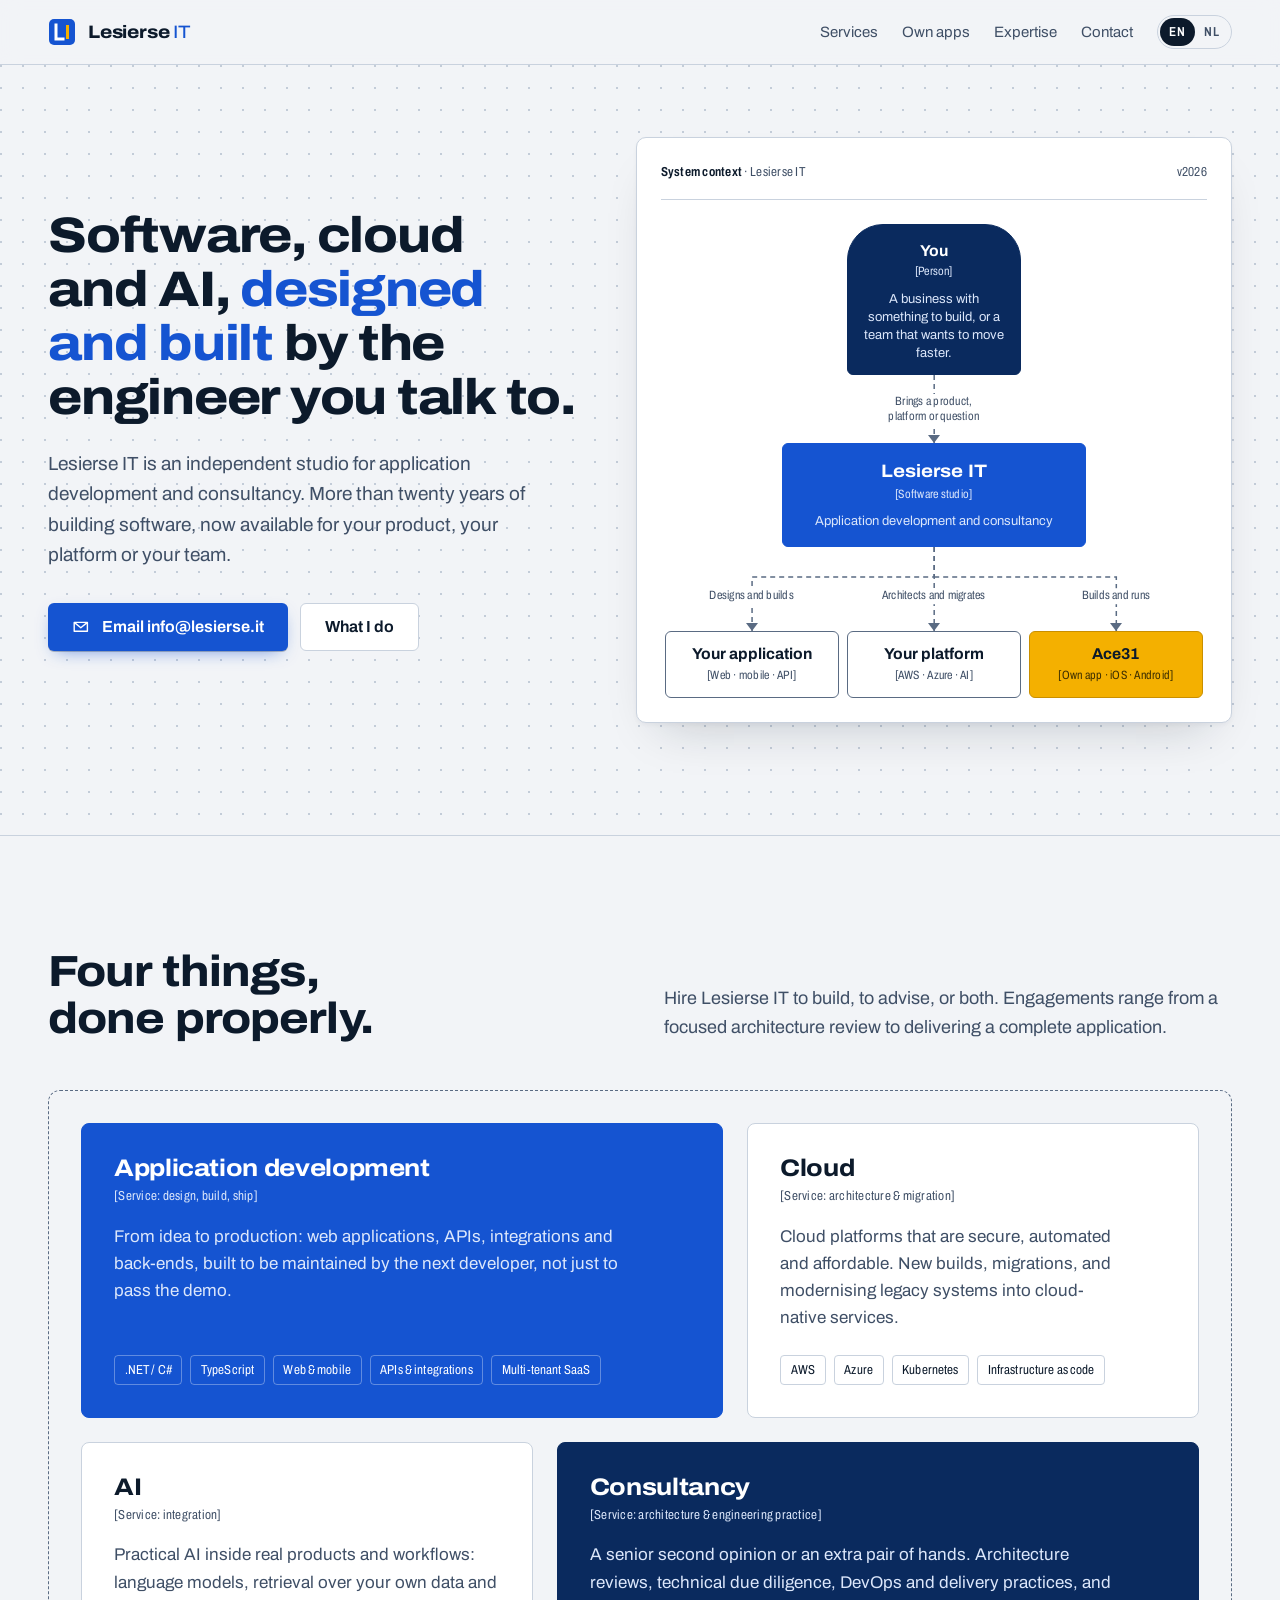
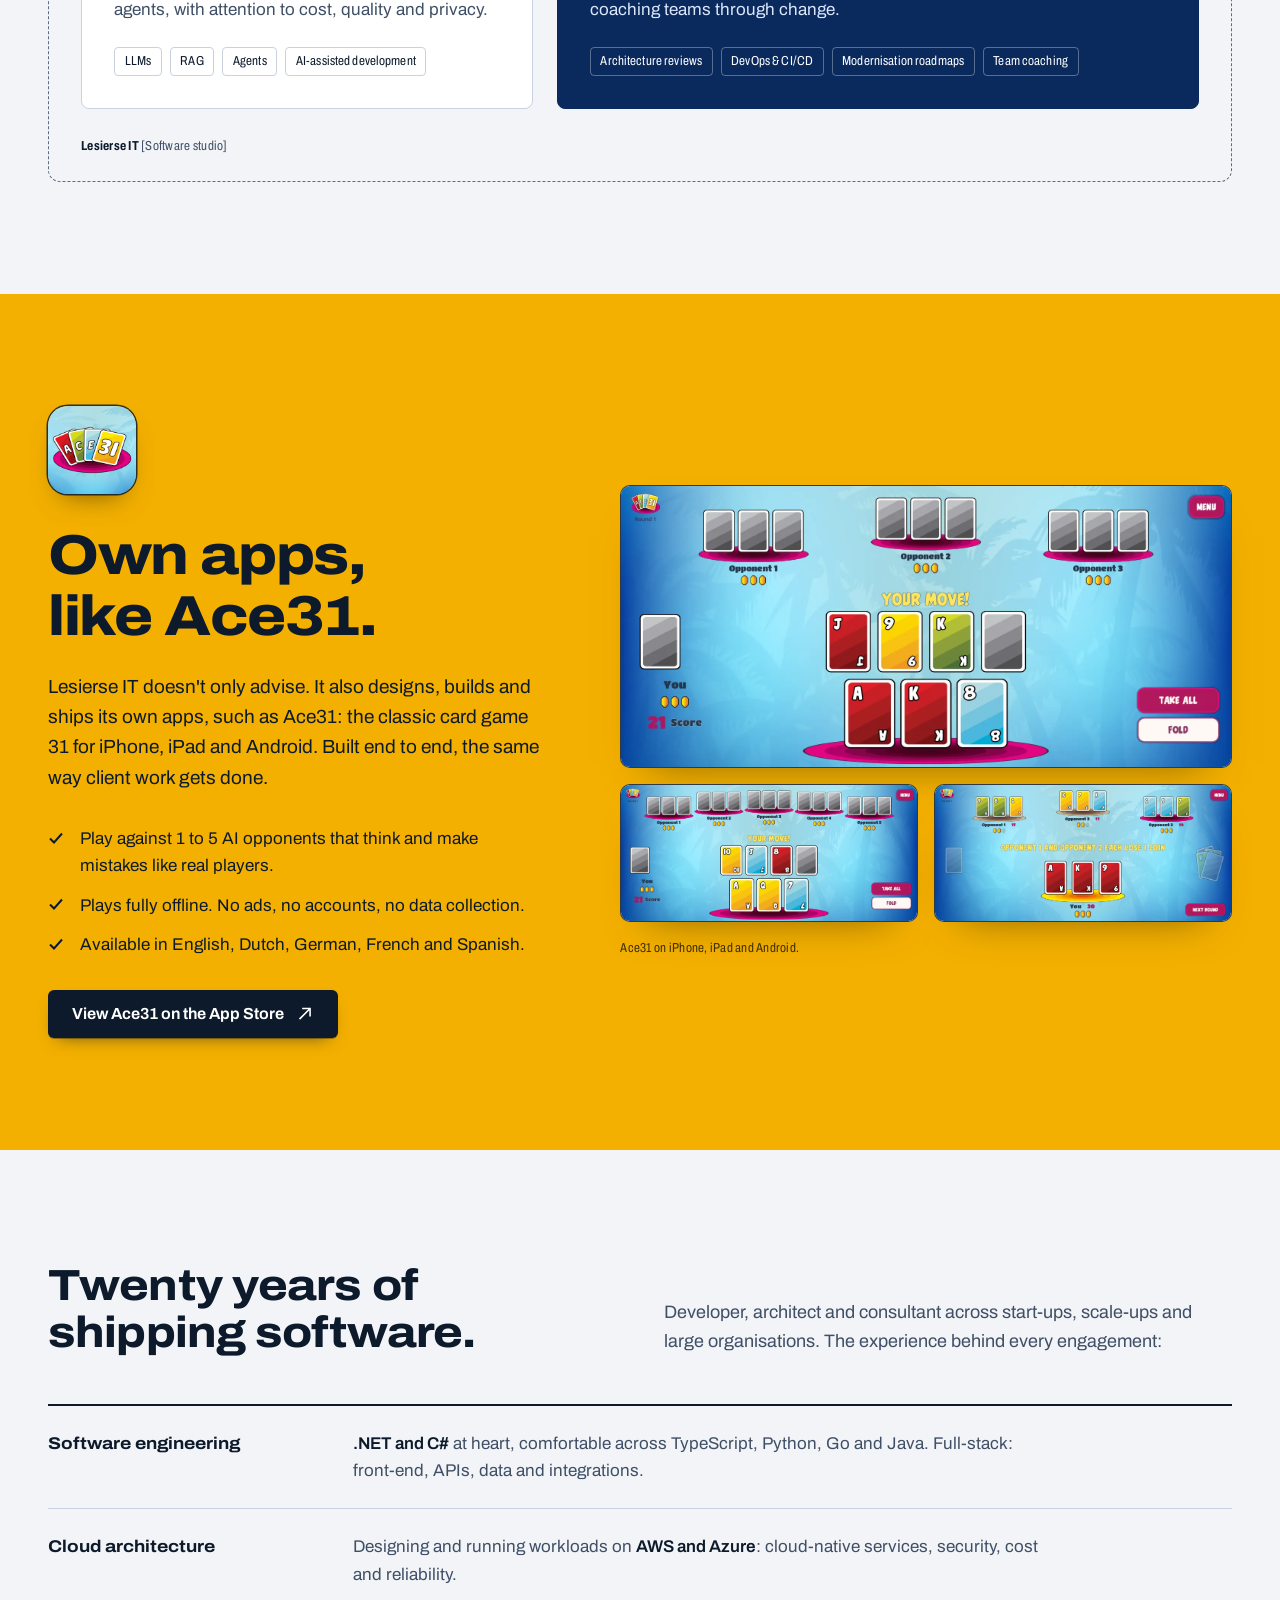
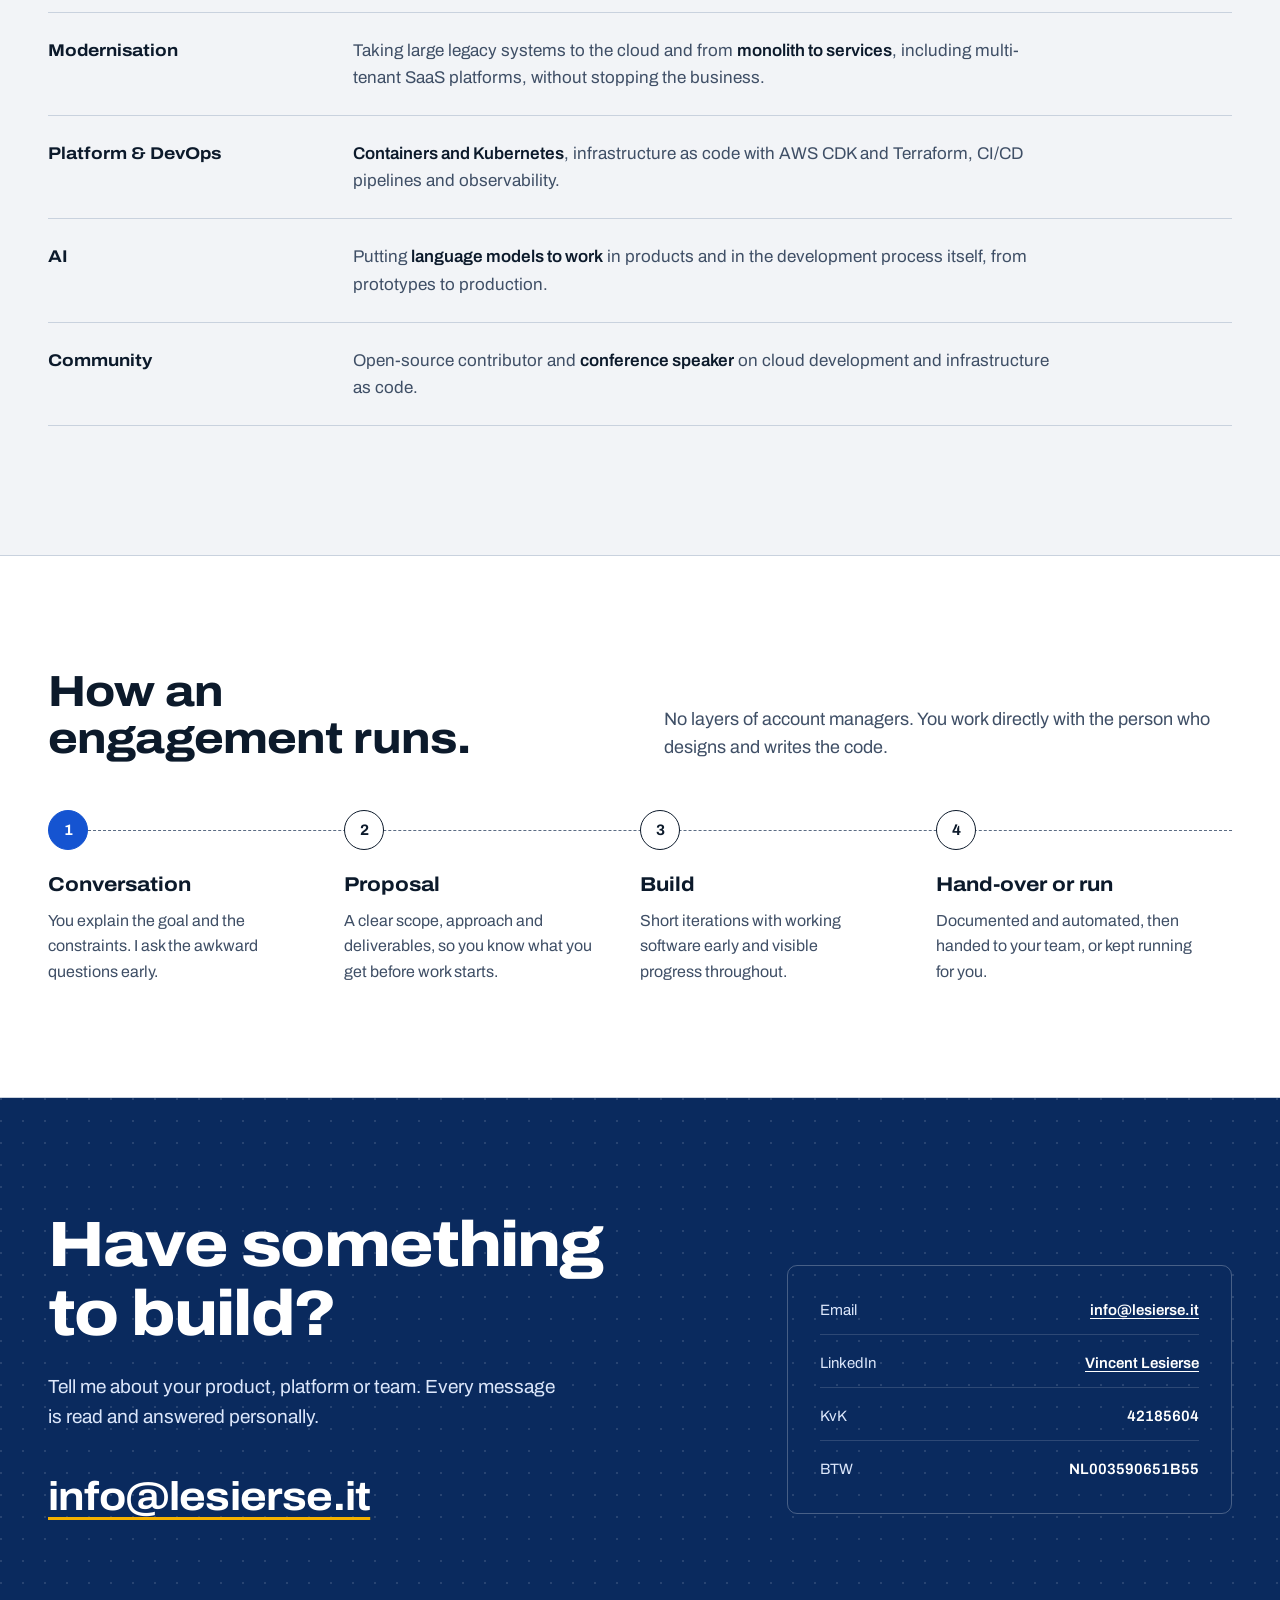
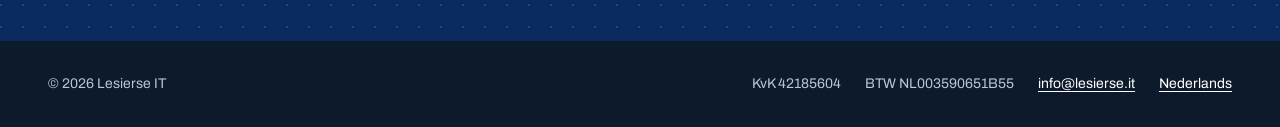
==== index.html @ 1ec81cb0 "Add Lesierse IT bilingual website Static EN/NL site for GitHub Pages (lesierse.it) with services, ow" ====
<!doctype html>
<html lang="en">
<head>
<!--
THESIS: Lesierse IT drawn in the architecture-diagram notation its buyers read every day; refuses the dark-gradient SaaS hero with stock icon cards.
OWN-WORLD: Dot-grid canvas paper (#f2f4f7), C4-style boxes: navy person, blue system, marigold own product, dashed relationships and system boundaries, Archivo with wide display and narrow notation labels.
STORY: Visitor sees one senior engineer who advises and builds, sees the services as containers, sees own apps such as Ace31 as proof he ships and runs software, then emails.
FIRST VIEWPORT: Left: headline, lede, primary "Email" button. Right: system-context diagram You -> Lesierse IT -> your app / your cloud / Ace31, relationships drawing in once.
FORM: Architecture diagram notation, candidate 3 of 7, staged as a classic split hero; seed 46ce56c8.
-->
<meta charset="utf-8">
<meta name="viewport" content="width=device-width, initial-scale=1">
<title>Lesierse IT — Application development and consultancy for software, cloud and AI</title>
<meta name="description" content="Lesierse IT is an independent studio for application development and consultancy in software development, cloud and AI. Advice from an engineer who still builds and runs software.">
<link rel="canonical" href="https://lesierse.it/">
<link rel="alternate" hreflang="en" href="https://lesierse.it/">
<link rel="alternate" hreflang="nl" href="https://lesierse.it/nl/">
<link rel="alternate" hreflang="x-default" href="https://lesierse.it/">
<meta name="theme-color" content="#f2f4f7">
<link rel="icon" href="/assets/favicon.svg" type="image/svg+xml">
<link rel="icon" href="/assets/favicon-32.png" sizes="32x32" type="image/png">
<link rel="apple-touch-icon" href="/assets/apple-touch-icon.png">
<meta property="og:type" content="website">
<meta property="og:site_name" content="Lesierse IT">
<meta property="og:title" content="Lesierse IT — Software, cloud and AI">
<meta property="og:description" content="Application development and consultancy for software development, cloud and AI.">
<meta property="og:url" content="https://lesierse.it/">
<meta property="og:image" content="https://lesierse.it/assets/og-image.png">
<meta property="og:locale" content="en_GB">
<meta property="og:locale:alternate" content="nl_NL">
<meta name="twitter:card" content="summary_large_image">
<link rel="preload" href="/assets/fonts/archivo-wdth.woff2" as="font" type="font/woff2" crossorigin>
<link rel="stylesheet" href="/assets/styles.css">
<script type="application/ld+json">
{
  "@context": "https://schema.org",
  "@type": "ProfessionalService",
  "name": "Lesierse IT",
  "url": "https://lesierse.it/",
  "email": "info@lesierse.it",
  "founder": { "@type": "Person", "name": "Vincent Lesierse", "sameAs": "https://www.linkedin.com/in/vlesierse/" },
  "vatID": "NL003590651B55",
  "identifier": { "@type": "PropertyValue", "propertyID": "KvK", "value": "42185604" },
  "areaServed": "NL",
  "knowsAbout": ["Application development", "Cloud architecture", "Artificial intelligence", "Software consultancy"]
}
</script>
</head>
<body>
<a class="skip" href="#main">Skip to content</a>

<header class="site-header">
  <div class="wrap">
    <a class="wordmark" href="/" aria-label="Lesierse IT, home">
      <svg viewBox="0 0 28 28" aria-hidden="true"><rect x="1" y="1" width="26" height="26" rx="5" fill="#1554d1"/><path d="M8 7v14h7" fill="none" stroke="#fff" stroke-width="3" stroke-linecap="square"/><rect x="18" y="7" width="3" height="14" fill="#f4b000"/></svg>
      <span>Lesierse <b>IT</b></span>
    </a>
    <nav class="site-nav" aria-label="Main">
      <span class="nav-links">
        <a href="#services">Services</a>
        <a href="#own-apps">Own apps</a>
        <a href="#expertise">Expertise</a>
        <a href="#contact">Contact</a>
      </span>
      <span class="lang" role="group" aria-label="Language">
        <span aria-current="true" lang="en">EN</span>
        <a href="/nl/" hreflang="nl" lang="nl">NL</a>
      </span>
    </nav>
  </div>
</header>

<main id="main">

  <section class="hero" aria-labelledby="hero-title">
    <div class="wrap">
      <div class="hero-copy">
        <h1 id="hero-title">Software, cloud and AI, <em>designed and built</em> by the engineer you talk to.</h1>
        <p class="hero-lede">Lesierse IT is an independent studio for application development and consultancy. More than twenty years of building software, now available for your product, your platform or your team.</p>
        <div class="hero-actions">
          <a class="btn btn-primary" href="mailto:info@lesierse.it?subject=Project%20enquiry">
            <svg viewBox="0 0 20 20" aria-hidden="true"><path d="M2.5 5h15v10h-15z M2.5 5l7.5 6 7.5-6" fill="none" stroke="currentColor" stroke-width="1.6" stroke-linejoin="round"/></svg>
            Email info@lesierse.it
          </a>
          <a class="btn btn-quiet" href="#services">What I do</a>
        </div>
      </div>

      <figure class="diagram">
        <figcaption><span><strong>System context</strong> · Lesierse IT</span><span aria-hidden="true">v2026</span></figcaption>
        <div class="ctx">
          <div class="node node-person">
            <span class="node-name">You</span>
            <span class="node-type">[Person]</span>
            <span class="node-desc">A business with something to build, or a team that wants to move faster.</span>
          </div>
          <div class="edge" aria-hidden="true">
            <svg viewBox="0 0 300 68" preserveAspectRatio="none"><path class="draw" d="M150 0V68"/></svg>
            <span class="edge-label">Brings a product,<br>platform or question</span>
          </div>
          <div class="node node-core in">
            <span class="node-name">Lesierse IT</span>
            <span class="node-type">[Software studio]</span>
            <span class="node-desc">Application development and consultancy</span>
          </div>
          <div class="edge edge-fan" aria-hidden="true">
            <svg class="desktop-only" viewBox="0 0 300 84" preserveAspectRatio="none">
              <path class="draw d2" d="M150 0V30H50V84"/>
              <path class="draw d3" d="M150 0V84"/>
              <path class="draw d4" d="M150 30H250V84"/>
            </svg>
            <svg class="mobile-only" viewBox="0 0 300 52" preserveAspectRatio="none"><path class="draw d2" d="M150 0V52"/></svg>
            <span class="edge-label">Designs and builds</span>
            <span class="edge-label">Architects and migrates</span>
            <span class="edge-label">Builds and runs</span>
            <span class="edge-label mobile-only">Designs, builds and runs</span>
          </div>
          <div class="node in">
            <span class="node-name">Your application</span>
            <span class="node-type">[Web · mobile · API]</span>
          </div>
          <div class="node in">
            <span class="node-name">Your platform</span>
            <span class="node-type">[AWS · Azure · AI]</span>
          </div>
          <a class="node node-own in" href="#own-apps">
            <span class="node-name">Ace31</span>
            <span class="node-type">[Own app · iOS · Android]</span>
          </a>
        </div>
      </figure>
    </div>
  </section>

  <section class="section" id="services" aria-labelledby="services-title">
    <div class="wrap">
      <div class="section-head">
        <h2 id="services-title">Four things, done properly.</h2>
        <p>Hire Lesierse IT to build, to advise, or both. Engagements range from a focused architecture review to delivering a complete application.</p>
      </div>

      <div class="boundary">
        <div class="containers">
          <article class="container">
            <h3>Application development</h3>
            <p class="type">[Service: design, build, ship]</p>
            <p>From idea to production: web applications, APIs, integrations and back-ends, built to be maintained by the next developer, not just to pass the demo.</p>
            <ul aria-label="Typical technology">
              <li>.NET / C#</li><li>TypeScript</li><li>Web &amp; mobile</li><li>APIs &amp; integrations</li><li>Multi-tenant SaaS</li>
            </ul>
          </article>
          <article class="container">
            <h3>Cloud</h3>
            <p class="type">[Service: architecture &amp; migration]</p>
            <p>Cloud platforms that are secure, automated and affordable. New builds, migrations, and modernising legacy systems into cloud-native services.</p>
            <ul aria-label="Typical technology">
              <li>AWS</li><li>Azure</li><li>Kubernetes</li><li>Infrastructure as code</li>
            </ul>
          </article>
          <article class="container">
            <h3>AI</h3>
            <p class="type">[Service: integration]</p>
            <p>Practical AI inside real products and workflows: language models, retrieval over your own data and agents, with attention to cost, quality and privacy.</p>
            <ul aria-label="Typical technology">
              <li>LLMs</li><li>RAG</li><li>Agents</li><li>AI-assisted development</li>
            </ul>
          </article>
          <article class="container">
            <h3>Consultancy</h3>
            <p class="type">[Service: architecture &amp; engineering practice]</p>
            <p>A senior second opinion or an extra pair of hands. Architecture reviews, technical due diligence, DevOps and delivery practices, and coaching teams through change.</p>
            <ul aria-label="Typical topics">
              <li>Architecture reviews</li><li>DevOps &amp; CI/CD</li><li>Modernisation roadmaps</li><li>Team coaching</li>
            </ul>
          </article>
        </div>
        <p class="boundary-label"><strong>Lesierse IT</strong> [Software studio]</p>
      </div>
    </div>
  </section>

  <section class="section own" id="own-apps" aria-labelledby="own-title">
    <div class="wrap">
      <div>
        <img class="own-icon" src="/assets/ace31/icon.png" width="256" height="256" alt="Ace31 app icon" loading="lazy">
        <h2 id="own-title">Own apps, like Ace31.</h2>
        <p class="own-lede">Lesierse IT doesn't only advise. It also designs, builds and ships its own apps, such as Ace31: the classic card game 31 for iPhone, iPad and Android. Built end to end, the same way client work gets done.</p>
        <ul class="own-facts">
          <li><svg viewBox="0 0 16 16" aria-hidden="true"><path d="M2 8.5l4 4 8-9" fill="none" stroke="currentColor" stroke-width="2"/></svg><span>Play against 1 to 5 AI opponents that think and make mistakes like real players.</span></li>
          <li><svg viewBox="0 0 16 16" aria-hidden="true"><path d="M2 8.5l4 4 8-9" fill="none" stroke="currentColor" stroke-width="2"/></svg><span>Plays fully offline. No ads, no accounts, no data collection.</span></li>
          <li><svg viewBox="0 0 16 16" aria-hidden="true"><path d="M2 8.5l4 4 8-9" fill="none" stroke="currentColor" stroke-width="2"/></svg><span>Available in English, Dutch, German, French and Spanish.</span></li>
        </ul>
        <a class="btn btn-primary" href="https://apps.apple.com/app/ace31/id394396413" rel="noopener">
          View Ace31 on the App Store
          <svg viewBox="0 0 20 20" aria-hidden="true"><path d="M7 4h9v9M16 4L4 16" fill="none" stroke="currentColor" stroke-width="1.8"/></svg>
        </a>
      </div>

      <figure class="own-gallery">
        <img class="shot-main" src="/assets/ace31/table-en.webp" width="1600" height="737" alt="Ace31 game table with three open cards" loading="lazy">
        <img src="/assets/ace31/six-players-en.webp" width="1600" height="737" alt="A round against five AI opponents" loading="lazy">
        <img src="/assets/ace31/results-en.webp" width="1600" height="737" alt="Round results" loading="lazy">
        <figcaption>Ace31 on iPhone, iPad and Android.</figcaption>
      </figure>
    </div>
  </section>

  <section class="section" id="expertise" aria-labelledby="expertise-title">
    <div class="wrap">
      <div class="section-head">
        <h2 id="expertise-title">Twenty years of shipping software.</h2>
        <p>Developer, architect and consultant across start-ups, scale-ups and large organisations. The experience behind every engagement:</p>
      </div>
      <dl class="legend">
        <div><dt>Software engineering</dt><dd><strong>.NET and C#</strong> at heart, comfortable across TypeScript, Python, Go and Java. Full-stack: front-end, APIs, data and integrations.</dd></div>
        <div><dt>Cloud architecture</dt><dd>Designing and running workloads on <strong>AWS and Azure</strong>: cloud-native services, security, cost and reliability.</dd></div>
        <div><dt>Modernisation</dt><dd>Taking large legacy systems to the cloud and from <strong>monolith to services</strong>, including multi-tenant SaaS platforms, without stopping the business.</dd></div>
        <div><dt>Platform &amp; DevOps</dt><dd><strong>Containers and Kubernetes</strong>, infrastructure as code with AWS CDK and Terraform, CI/CD pipelines and observability.</dd></div>
        <div><dt>AI</dt><dd>Putting <strong>language models to work</strong> in products and in the development process itself, from prototypes to production.</dd></div>
        <div><dt>Community</dt><dd>Open-source contributor and <strong>conference speaker</strong> on cloud development and infrastructure as code.</dd></div>
      </dl>
    </div>
  </section>

  <section class="section approach" aria-labelledby="approach-title">
    <div class="wrap">
      <div class="section-head">
        <h2 id="approach-title">How an engagement runs.</h2>
        <p>No layers of account managers. You work directly with the person who designs and writes the code.</p>
      </div>
      <ol class="steps">
        <li><h3>Conversation</h3><p>You explain the goal and the constraints. I ask the awkward questions early.</p></li>
        <li><h3>Proposal</h3><p>A clear scope, approach and deliverables, so you know what you get before work starts.</p></li>
        <li><h3>Build</h3><p>Short iterations with working software early and visible progress throughout.</p></li>
        <li><h3>Hand-over or run</h3><p>Documented and automated, then handed to your team, or kept running for you.</p></li>
      </ol>
    </div>
  </section>

  <section class="contact" id="contact" aria-labelledby="contact-title">
    <div class="wrap">
      <div>
        <h2 id="contact-title">Have something to build?</h2>
        <p>Tell me about your product, platform or team. Every message is read and answered personally.</p>
        <a class="mail" href="mailto:info@lesierse.it?subject=Project%20enquiry">info@lesierse.it</a>
      </div>
      <dl class="contact-meta">
        <div><dt>Email</dt><dd><a href="mailto:info@lesierse.it">info@lesierse.it</a></dd></div>
        <div><dt>LinkedIn</dt><dd><a href="https://www.linkedin.com/in/vlesierse/" rel="noopener">Vincent Lesierse</a></dd></div>
        <div><dt>KvK</dt><dd>42185604</dd></div>
        <div><dt>BTW</dt><dd>NL003590651B55</dd></div>
      </dl>
    </div>
  </section>

</main>

<footer class="site-footer">
  <div class="wrap">
    <p>© 2026 Lesierse IT</p>
    <ul>
      <li>KvK 42185604</li>
      <li>BTW NL003590651B55</li>
      <li><a href="mailto:info@lesierse.it">info@lesierse.it</a></li>
      <li><a href="/nl/" hreflang="nl" lang="nl">Nederlands</a></li>
    </ul>
  </div>
</footer>
</body>
</html>
---- assets/styles.css ----
@font-face {
  font-family: "Archivo";
  font-style: normal;
  font-display: swap;
  font-weight: 100 900;
  font-stretch: 62% 125%;
  src: url("/assets/fonts/archivo-wdth.woff2") format("woff2-variations");
}

:root {
  --paper: #f2f4f7;
  --sheet: #ffffff;
  --ink: #0c1a2b;
  --ink-2: #3f4f66;
  --rule: #c9d2de;
  --wire: #5a6b83;
  --navy: #0a2a5e;
  --blue: #1554d1;
  --blue-deep: #0f43ad;
  --marigold: #f4b000;
  --on-navy: #ffffff;
  --on-navy-2: #dce7fb;

  --font: "Archivo", ui-sans-serif, system-ui, -apple-system, "Segoe UI", sans-serif;
  --wide: 112%;
  --narrow: 78%;

  --space-1: 0.25rem;
  --space-2: 0.5rem;
  --space-3: 0.75rem;
  --space-4: 1rem;
  --space-5: 1.5rem;
  --space-6: 2rem;
  --space-7: 3rem;
  --space-8: 4.5rem;
  --space-9: 7rem;

  --radius: 6px;
  --max: 74rem;
  --ease-out: cubic-bezier(0.16, 1, 0.3, 1);
}

*,
*::before,
*::after {
  box-sizing: border-box;
}

html {
  -webkit-text-size-adjust: 100%;
  scroll-behavior: smooth;
  scroll-padding-top: 5rem;
}

body {
  margin: 0;
  background: var(--paper);
  color: var(--ink);
  font-family: var(--font);
  font-size: 1.0625rem;
  line-height: 1.6;
  font-kerning: normal;
  text-rendering: optimizeLegibility;
}

img,
svg {
  display: block;
  max-width: 100%;
}

a {
  color: inherit;
  text-decoration-thickness: 1px;
  text-underline-offset: 0.2em;
}

h1,
h2,
h3 {
  margin: 0;
  line-height: 1.08;
  font-stretch: var(--wide);
  text-wrap: balance;
}

p {
  margin: 0;
  text-wrap: pretty;
}

ul,
ol {
  margin: 0;
  padding: 0;
  list-style: none;
}

:focus-visible {
  outline: 3px solid var(--blue);
  outline-offset: 3px;
  border-radius: 2px;
}

.skip {
  position: absolute;
  left: var(--space-4);
  top: -4rem;
  z-index: 100;
  padding: var(--space-2) var(--space-4);
  background: var(--ink);
  color: #fff;
  border-radius: var(--radius);
}

.skip:focus {
  top: var(--space-4);
}

.wrap {
  width: min(100% - 2 * var(--space-5), var(--max));
  margin-inline: auto;
}

/* Header ------------------------------------------------------------ */

.site-header {
  position: sticky;
  top: 0;
  z-index: 50;
  background: color-mix(in srgb, var(--paper) 92%, transparent);
  border-bottom: 1px solid var(--rule);
  backdrop-filter: saturate(1.4) blur(10px);
}

.site-header .wrap {
  display: flex;
  align-items: center;
  gap: var(--space-5);
  min-height: 4rem;
}

.wordmark {
  display: inline-flex;
  align-items: center;
  gap: var(--space-3);
  text-decoration: none;
  font-weight: 760;
  font-stretch: var(--wide);
  font-size: 1.125rem;
  letter-spacing: -0.01em;
}

.wordmark svg {
  width: 1.75rem;
  height: 1.75rem;
  flex: none;
}

.wordmark b {
  font-weight: 450;
  color: var(--blue);
}

.site-nav {
  margin-left: auto;
  display: flex;
  align-items: center;
  gap: var(--space-5);
  font-size: 0.9375rem;
}

.site-nav .nav-links {
  display: contents;
}

.site-nav a {
  text-decoration: none;
  color: var(--ink-2);
  transition: color 160ms ease;
}

.site-nav a:hover {
  color: var(--ink);
}

.lang {
  display: inline-flex;
  border: 1px solid var(--rule);
  border-radius: 999px;
  padding: 2px;
  font-size: 0.8125rem;
  font-weight: 600;
  font-stretch: var(--narrow);
  letter-spacing: 0.04em;
}

.lang a,
.lang span {
  padding: 0.2rem 0.6rem;
  border-radius: 999px;
}

.lang [aria-current] {
  background: var(--ink);
  color: #fff;
}

.site-nav .lang a {
  color: var(--ink-2);
}

/* Buttons ------------------------------------------------------------ */

.btn {
  display: inline-flex;
  align-items: center;
  gap: var(--space-3);
  min-height: 3rem;
  padding: 0 var(--space-5);
  border-radius: var(--radius);
  font-weight: 650;
  font-size: 1rem;
  text-decoration: none;
  transition:
    background-color 180ms ease,
    box-shadow 180ms ease,
    transform 180ms var(--ease-out);
}

.btn svg {
  width: 1.1em;
  height: 1.1em;
  flex: none;
}

.btn-primary {
  background: var(--blue);
  color: #fff;
  box-shadow: 0 1px 0 rgba(12, 26, 43, 0.25), 0 6px 18px -8px rgba(21, 84, 209, 0.7);
}

.btn-primary:hover {
  background: var(--blue-deep);
  transform: translateY(-1px);
}

.btn-quiet {
  color: var(--ink);
  border: 1px solid var(--rule);
  background: var(--sheet);
}

.btn-quiet:hover {
  border-color: var(--wire);
}

/* Hero: system context --------------------------------------------- */

.hero {
  position: relative;
  padding-block: var(--space-8) var(--space-9);
  background-color: var(--paper);
  background-image: radial-gradient(circle at 1px 1px, #c3ccd8 1px, transparent 1.4px);
  background-size: 22px 22px;
  border-bottom: 1px solid var(--rule);
}

.hero .wrap {
  display: grid;
  grid-template-columns: minmax(0, 0.95fr) minmax(0, 1.05fr);
  gap: var(--space-7);
  align-items: center;
}

.hero-copy {
  max-width: 34rem;
}

.hero h1 {
  font-size: clamp(2.25rem, 3.9vw, 3.5rem);
  font-weight: 780;
  letter-spacing: -0.025em;
}

.hero h1 em {
  font-style: normal;
  color: var(--blue);
}

.hero-lede {
  margin-top: var(--space-5);
  font-size: 1.1875rem;
  color: var(--ink-2);
  max-width: 32rem;
}

.hero-actions {
  margin-top: var(--space-6);
  display: flex;
  flex-wrap: wrap;
  gap: var(--space-3);
}

/* Diagram notation -------------------------------------------------- */

.diagram {
  margin: 0;
  position: relative;
  padding: var(--space-5);
  background: var(--sheet);
  border: 1px solid var(--rule);
  border-radius: 10px;
  box-shadow: 0 2px 4px rgba(12, 26, 43, 0.04), 0 24px 48px -24px rgba(12, 26, 43, 0.22);
}

.diagram figcaption {
  display: flex;
  justify-content: space-between;
  gap: var(--space-4);
  padding-bottom: var(--space-4);
  margin-bottom: var(--space-5);
  border-bottom: 1px solid var(--rule);
  font-size: 0.8125rem;
  font-stretch: var(--narrow);
  letter-spacing: 0.02em;
  color: var(--ink-2);
}

.diagram figcaption strong {
  color: var(--ink);
  font-weight: 650;
}

.ctx {
  display: grid;
  grid-template-columns: repeat(3, minmax(0, 1fr));
}

.ctx > .node:not(.node-core) {
  margin-inline: var(--space-1);
}

/* Arrowhead on a node that receives a relationship from above */
.node.in::after {
  content: "";
  position: absolute;
  left: 50%;
  top: -9px;
  transform: translateX(-50%);
  border-inline: 6px solid transparent;
  border-top: 8px solid var(--wire);
}

.node {
  position: relative;
  padding: var(--space-3) var(--space-4);
  border-radius: var(--radius);
  text-align: center;
  border: 1.5px solid var(--wire);
  background: var(--sheet);
}

.node-name {
  display: block;
  font-weight: 700;
  font-size: 0.98rem;
  line-height: 1.25;
}

.node-type {
  display: block;
  margin-top: 2px;
  font-size: 0.75rem;
  font-stretch: var(--narrow);
  letter-spacing: 0.02em;
  color: var(--ink-2);
}

.node-desc {
  display: block;
  margin-top: var(--space-2);
  font-size: 0.8125rem;
  line-height: 1.4;
  color: var(--ink-2);
}

.node-person {
  grid-column: 2;
  background: var(--navy);
  border-color: var(--navy);
  color: var(--on-navy);
  border-radius: 2.25rem 2.25rem var(--radius) var(--radius);
  padding-top: var(--space-4);
}

.node-person .node-type,
.node-person .node-desc,
.node-core .node-type,
.node-core .node-desc {
  color: var(--on-navy-2);
}

.node-core {
  grid-column: 1 / -1;
  justify-self: center;
  width: min(100%, 19rem);
  background: var(--blue);
  border-color: var(--blue);
  color: #fff;
  padding-block: var(--space-4);
}

.node-core .node-name {
  font-size: 1.125rem;
  font-stretch: var(--wide);
}

.node-own {
  background: var(--marigold);
  border-color: #c98f00;
  color: var(--ink);
}

.node-own .node-type,
.node-own .node-desc {
  color: #3d2f00;
}

a.node {
  text-decoration: none;
  transition: transform 180ms var(--ease-out), box-shadow 180ms ease;
}

a.node:hover {
  transform: translateY(-2px);
  box-shadow: 0 8px 18px -10px rgba(12, 26, 43, 0.45);
}

.edge {
  grid-column: 1 / -1;
  position: relative;
  display: flex;
  justify-content: center;
  height: 4.25rem;
}

.edge svg {
  position: absolute;
  inset: 0;
  width: 100%;
  height: 100%;
  overflow: visible;
}

.edge path {
  fill: none;
  stroke: var(--wire);
  stroke-width: 1.5;
  stroke-dasharray: 5 4;
  vector-effect: non-scaling-stroke;
}

.edge-label {
  position: relative;
  align-self: center;
  padding: 0 var(--space-2);
  background: var(--sheet);
  font-size: 0.75rem;
  font-stretch: var(--narrow);
  letter-spacing: 0.02em;
  color: var(--ink-2);
  line-height: 1.3;
  text-align: center;
}

.edge-fan {
  height: 5.25rem;
}

.edge-fan .edge-label {
  position: absolute;
  top: 58%;
  transform: translate(-50%, -50%);
  max-width: 8.5rem;
}

.edge-fan .edge-label:nth-of-type(1) {
  left: 16.66%;
}

.edge-fan .edge-label:nth-of-type(2) {
  left: 50%;
}

.edge-fan .edge-label:nth-of-type(3) {
  left: 83.33%;
}

.edge-fan .mobile-only {
  display: none;
}

/* The one authored motion: relationships draw themselves in. */
@media (prefers-reduced-motion: no-preference) {
  .edge path.draw {
    stroke-dasharray: 600;
    stroke-dashoffset: 600;
    animation: draw 1.1s var(--ease-out) forwards;
  }

  .edge path.draw.d2 {
    animation-delay: 0.35s;
  }

  .edge path.draw.d3 {
    animation-delay: 0.5s;
  }

  .edge path.draw.d4 {
    animation-delay: 0.65s;
  }

  .node.in::after,
  .edge-label {
    opacity: 0;
    animation: appear 0.5s ease forwards;
    animation-delay: 0.9s;
  }

  @keyframes draw {
    to {
      stroke-dashoffset: 0;
      stroke-dasharray: 5 4;
    }
  }

  @keyframes appear {
    to {
      opacity: 1;
    }
  }
}

/* Sections ---------------------------------------------------------- */

.section {
  padding-block: var(--space-9);
}

.section-head {
  display: grid;
  grid-template-columns: minmax(0, 1fr) minmax(0, 1fr);
  gap: var(--space-7);
  align-items: end;
  margin-bottom: var(--space-7);
}

.section-head h2 {
  font-size: clamp(1.9rem, 3.4vw, 2.85rem);
  font-weight: 760;
  letter-spacing: -0.02em;
}

.section-head p {
  color: var(--ink-2);
  font-size: 1.125rem;
  max-width: 36rem;
}

/* Services as containers inside a system boundary */

.boundary {
  position: relative;
  padding: var(--space-6);
  padding-bottom: var(--space-8);
  border: 1.5px dashed var(--wire);
  border-radius: 12px;
}

.boundary-label {
  position: absolute;
  left: var(--space-6);
  bottom: var(--space-5);
  font-size: 0.8125rem;
  font-stretch: var(--narrow);
  letter-spacing: 0.02em;
  color: var(--ink-2);
}

.boundary-label strong {
  color: var(--ink);
  font-weight: 700;
}

.containers {
  display: grid;
  grid-template-columns: repeat(12, minmax(0, 1fr));
  gap: var(--space-5);
}

.container {
  display: flex;
  flex-direction: column;
  padding: var(--space-6);
  border-radius: 8px;
  background: var(--sheet);
  border: 1.5px solid var(--rule);
}

.container:nth-child(1) {
  grid-column: span 7;
  background: var(--blue);
  border-color: var(--blue);
  color: #fff;
}

.container:nth-child(2) {
  grid-column: span 5;
}

.container:nth-child(3) {
  grid-column: span 5;
}

.container:nth-child(4) {
  grid-column: span 7;
  background: var(--navy);
  border-color: var(--navy);
  color: #fff;
}

.container h3 {
  font-size: 1.5rem;
  font-weight: 740;
  letter-spacing: -0.015em;
}

.container .type {
  margin-top: var(--space-1);
  font-size: 0.8125rem;
  font-stretch: var(--narrow);
  letter-spacing: 0.02em;
  color: var(--ink-2);
}

.container > p:not(.type) {
  margin-top: var(--space-4);
  color: var(--ink-2);
  max-width: 34rem;
}

.container ul {
  margin-top: auto;
  padding-top: var(--space-5);
  display: flex;
  flex-wrap: wrap;
  gap: var(--space-2);
}

.container li {
  padding: 0.2rem 0.6rem;
  border: 1px solid var(--rule);
  border-radius: 4px;
  font-size: 0.8125rem;
  font-stretch: var(--narrow);
  letter-spacing: 0.01em;
}

.container:nth-child(1) .type,
.container:nth-child(1) > p:not(.type),
.container:nth-child(4) .type,
.container:nth-child(4) > p:not(.type) {
  color: var(--on-navy-2);
}

.container:nth-child(1) li,
.container:nth-child(4) li {
  border-color: rgba(255, 255, 255, 0.32);
}

/* Own apps (Ace31) --------------------------------------------------- */

.own {
  background: var(--marigold);
  color: var(--ink);
}

.own .wrap {
  display: grid;
  grid-template-columns: minmax(0, 0.9fr) minmax(0, 1.1fr);
  gap: var(--space-8);
  align-items: center;
}

.own h2 {
  font-size: clamp(2.1rem, 4.4vw, 3.6rem);
  font-weight: 800;
  letter-spacing: -0.025em;
}

.own-lede {
  margin-top: var(--space-5);
  font-size: 1.1875rem;
  max-width: 34rem;
}

.own-facts {
  margin-top: var(--space-6);
  display: grid;
  gap: var(--space-3);
}

.own-facts li {
  display: grid;
  grid-template-columns: 1.25rem 1fr;
  gap: var(--space-3);
  align-items: start;
}

.own-facts svg {
  margin-top: 0.3rem;
  width: 1rem;
  height: 1rem;
}

.own .btn-primary {
  margin-top: var(--space-6);
  background: var(--ink);
  box-shadow: 0 1px 0 rgba(0, 0, 0, 0.3), 0 8px 18px -10px rgba(12, 26, 43, 0.7);
}

.own .btn-primary:hover {
  background: #1d3350;
}

.own-icon {
  display: block;
  width: 5.5rem;
  height: 5.5rem;
  margin-bottom: var(--space-6);
  border-radius: 22.5%;
  box-shadow: 0 0 0 1.5px rgba(12, 26, 43, 0.85), 0 14px 28px -14px rgba(61, 47, 0, 0.7);
}

.own-gallery {
  margin: 0;
  display: grid;
  grid-template-columns: repeat(2, minmax(0, 1fr));
  gap: var(--space-4);
}

.own-gallery img {
  display: block;
  width: 100%;
  height: auto;
  border: 1.5px solid rgba(12, 26, 43, 0.85);
  border-radius: 10px;
  background: #fbf3dc;
  box-shadow: 0 24px 40px -28px rgba(61, 47, 0, 0.6);
}

.own-gallery .shot-main {
  grid-column: 1 / -1;
}

.own-gallery figcaption {
  grid-column: 1 / -1;
  font-size: 0.8125rem;
  font-stretch: var(--narrow);
  letter-spacing: 0.02em;
  color: #3d2f00;
}

/* Expertise legend ------------------------------------------------- */

.legend {
  border-top: 2px solid var(--ink);
}

.legend > div {
  display: grid;
  grid-template-columns: minmax(10rem, 0.32fr) minmax(0, 1fr);
  gap: var(--space-5);
  padding-block: var(--space-5);
  border-bottom: 1px solid var(--rule);
}

.legend dt {
  font-weight: 700;
  font-stretch: var(--wide);
  font-size: 1.0625rem;
}

.legend dd {
  margin: 0;
  color: var(--ink-2);
  max-width: 44rem;
}

.legend dd strong {
  color: var(--ink);
  font-weight: 600;
}

/* Approach: a sequence where order matters ------------------------- */

.approach {
  background: var(--sheet);
  border-block: 1px solid var(--rule);
}

.steps {
  display: grid;
  grid-template-columns: repeat(4, minmax(0, 1fr));
  counter-reset: step;
  position: relative;
}

.steps::before {
  content: "";
  position: absolute;
  left: 0;
  right: 0;
  top: 1.25rem;
  border-top: 1.5px dashed var(--wire);
}

.steps li {
  position: relative;
  padding-right: var(--space-6);
  counter-increment: step;
}

.steps li::before {
  content: counter(step);
  position: relative;
  display: grid;
  place-items: center;
  width: 2.5rem;
  height: 2.5rem;
  margin-bottom: var(--space-5);
  border-radius: 50%;
  background: var(--sheet);
  border: 1.5px solid var(--ink);
  font-weight: 700;
  font-size: 0.95rem;
}

.steps li:first-child::before {
  background: var(--blue);
  border-color: var(--blue);
  color: #fff;
}

.steps h3 {
  font-size: 1.25rem;
  font-weight: 720;
}

.steps p {
  margin-top: var(--space-3);
  color: var(--ink-2);
  font-size: 1rem;
}

/* Contact ---------------------------------------------------------- */

.contact {
  background: var(--navy);
  color: var(--on-navy);
  padding-block: var(--space-9);
  background-image: radial-gradient(circle at 1px 1px, rgba(255, 255, 255, 0.12) 1px, transparent 1.4px);
  background-size: 22px 22px;
}

.contact .wrap {
  display: grid;
  grid-template-columns: minmax(0, 1.2fr) minmax(0, 0.8fr);
  gap: var(--space-8);
  align-items: end;
}

.contact h2 {
  font-size: clamp(2.2rem, 5vw, 4.25rem);
  font-weight: 800;
  letter-spacing: -0.03em;
}

.contact p {
  margin-top: var(--space-5);
  font-size: 1.1875rem;
  color: var(--on-navy-2);
  max-width: 32rem;
}

.mail {
  display: inline-block;
  margin-top: var(--space-6);
  font-size: clamp(1.5rem, 3.4vw, 2.5rem);
  font-weight: 700;
  font-stretch: var(--wide);
  letter-spacing: -0.02em;
  color: #fff;
  text-decoration: underline;
  text-decoration-color: var(--marigold);
  text-decoration-thickness: 3px;
  text-underline-offset: 0.18em;
  transition: text-underline-offset 200ms var(--ease-out), color 160ms ease;
  overflow-wrap: anywhere;
}

.mail:hover {
  color: var(--marigold);
  text-underline-offset: 0.28em;
}

.contact-meta {
  display: grid;
  gap: var(--space-4);
  padding: var(--space-6);
  border: 1px solid rgba(255, 255, 255, 0.25);
  border-radius: 10px;
  font-size: 0.9375rem;
}

.contact-meta div {
  display: flex;
  justify-content: space-between;
  gap: var(--space-4);
  padding-bottom: var(--space-3);
  border-bottom: 1px solid rgba(255, 255, 255, 0.14);
}

.contact-meta div:last-child {
  padding-bottom: 0;
  border-bottom: 0;
}

.contact-meta dt {
  color: var(--on-navy-2);
}

.contact-meta dd {
  margin: 0;
  font-weight: 600;
  text-align: right;
  font-variant-numeric: tabular-nums;
}

.contact-meta a {
  color: #fff;
}

/* Footer ----------------------------------------------------------- */

.site-footer {
  padding-block: var(--space-6);
  background: var(--ink);
  color: #b9c5d6;
  font-size: 0.875rem;
}

.site-footer .wrap {
  display: flex;
  flex-wrap: wrap;
  justify-content: space-between;
  gap: var(--space-3) var(--space-6);
}

.site-footer ul {
  display: flex;
  flex-wrap: wrap;
  gap: var(--space-2) var(--space-5);
}

.site-footer a {
  color: #fff;
}

/* 404 -------------------------------------------------------------- */

.notfound {
  min-height: calc(100vh - 4rem);
  display: grid;
  align-items: center;
}

.notfound h1 {
  font-size: clamp(2.4rem, 6vw, 4.5rem);
  font-weight: 800;
  letter-spacing: -0.03em;
}

.notfound p {
  margin-top: var(--space-4);
  color: var(--ink-2);
  font-size: 1.1875rem;
  max-width: 34rem;
}

/* Responsive ------------------------------------------------------- */

@media (max-width: 960px) {
  .hero .wrap,
  .own .wrap,
  .contact .wrap,
  .section-head {
    grid-template-columns: minmax(0, 1fr);
  }

  .hero .wrap,
  .own .wrap,
  .contact .wrap {
    gap: var(--space-7);
  }

  .section-head {
    gap: var(--space-4);
  }

  .hero-copy {
    max-width: 40rem;
  }

  .steps {
    grid-template-columns: repeat(2, minmax(0, 1fr));
    row-gap: var(--space-7);
  }

  .steps::before {
    display: none;
  }
}

@media (max-width: 760px) {
  .site-nav .nav-links {
    display: none;
  }

  .section {
    padding-block: var(--space-8);
  }

  .hero {
    padding-block: var(--space-7) var(--space-8);
  }

  .containers {
    grid-template-columns: minmax(0, 1fr);
  }

  .container:nth-child(n) {
    grid-column: auto;
  }

  .boundary {
    padding: var(--space-4);
    padding-bottom: var(--space-8);
  }

  .boundary-label {
    left: var(--space-4);
  }

  .container {
    padding: var(--space-5);
  }

  .legend > div {
    grid-template-columns: minmax(0, 1fr);
    gap: var(--space-2);
  }

  .contact-meta div {
    flex-direction: column;
    gap: var(--space-1);
  }

  .contact-meta dd {
    text-align: left;
  }
}

@media (max-width: 560px) {
  .diagram {
    padding: var(--space-4);
  }

  .ctx {
    grid-template-columns: minmax(0, 1fr);
    row-gap: var(--space-3);
  }

  .node-person {
    grid-column: auto;
  }

  .ctx > .node.in:nth-last-child(-n + 2)::after {
    display: none;
  }

  .ctx .edge-fan {
    height: 3.25rem;
  }

  .edge-fan .desktop-only,
  .edge-fan .edge-label {
    display: none;
  }

  .edge-fan .mobile-only {
    display: block;
  }

  .edge-fan .edge-label.mobile-only {
    display: block;
    position: relative;
    top: auto;
    left: auto;
    transform: none;
    max-width: none;
  }

  .steps {
    grid-template-columns: minmax(0, 1fr);
  }

  .steps li {
    padding-right: 0;
  }

  .hero-actions .btn {
    width: 100%;
    justify-content: center;
  }
}
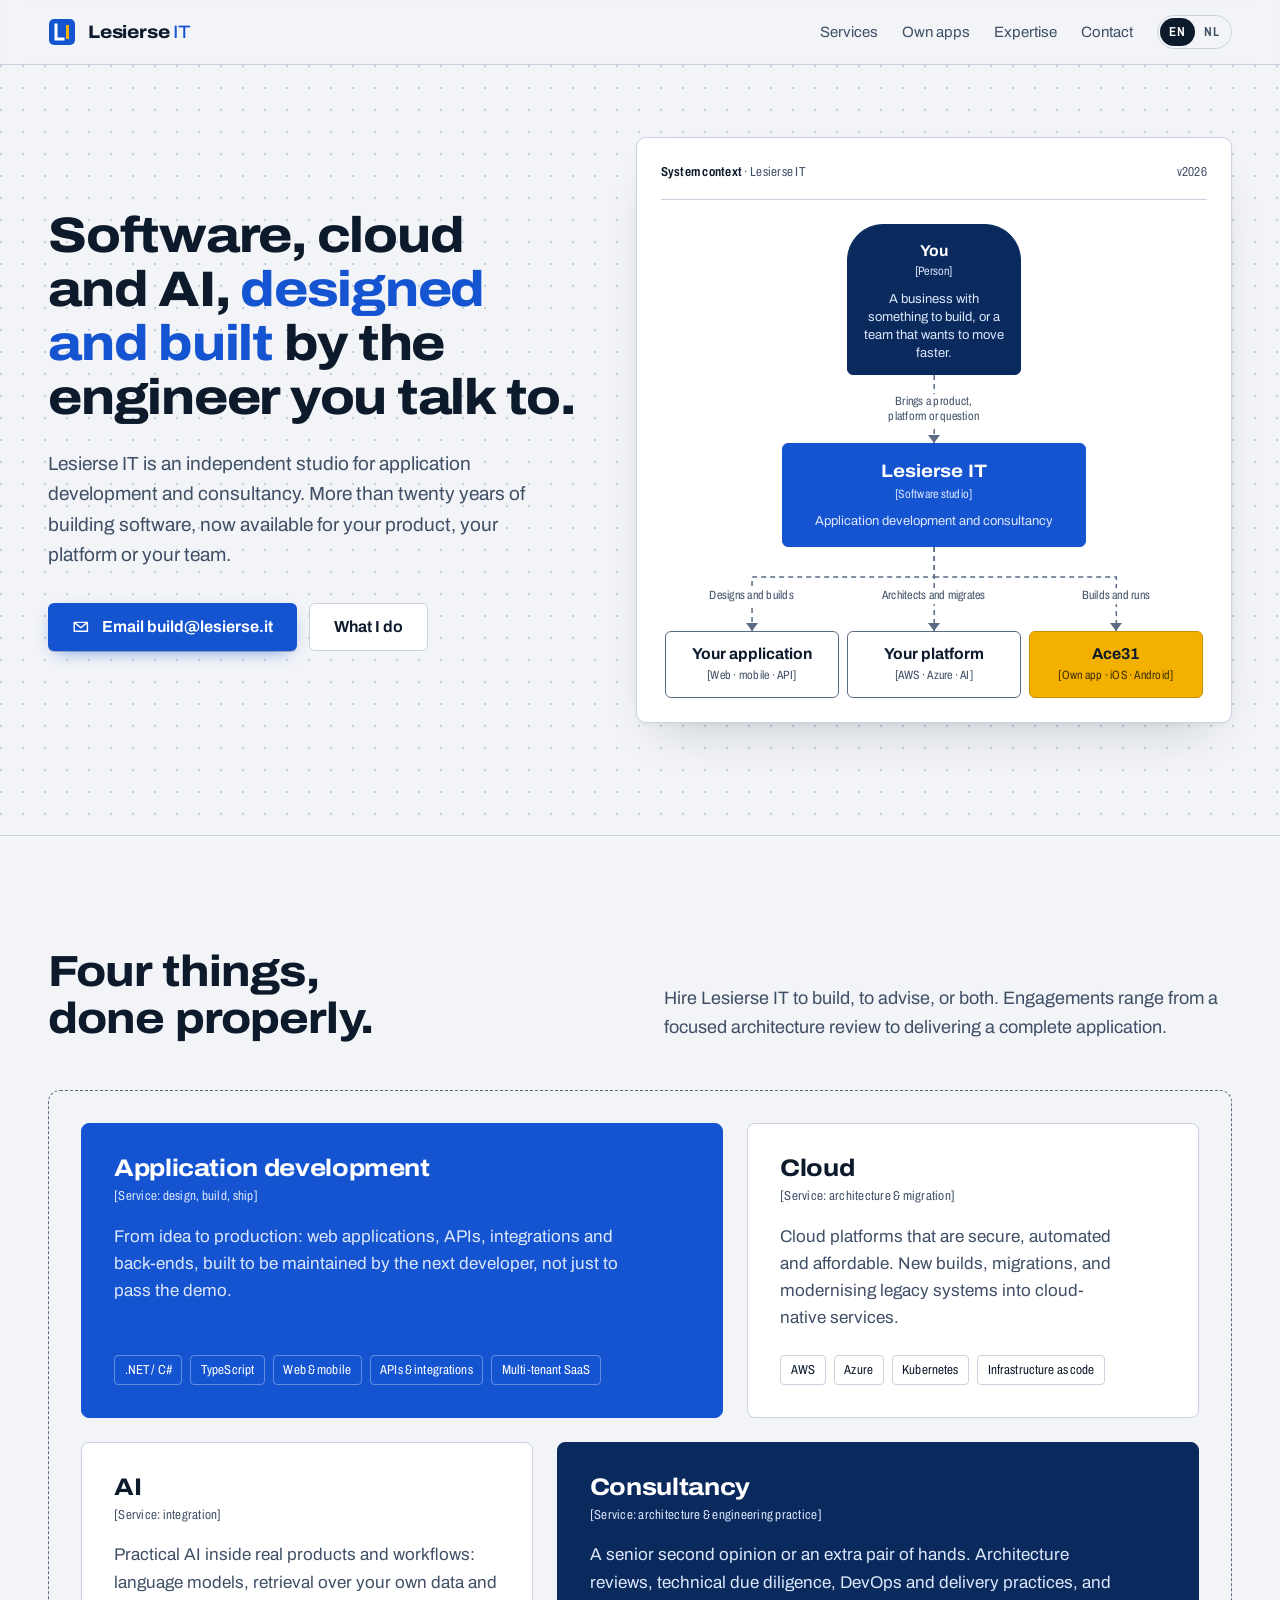
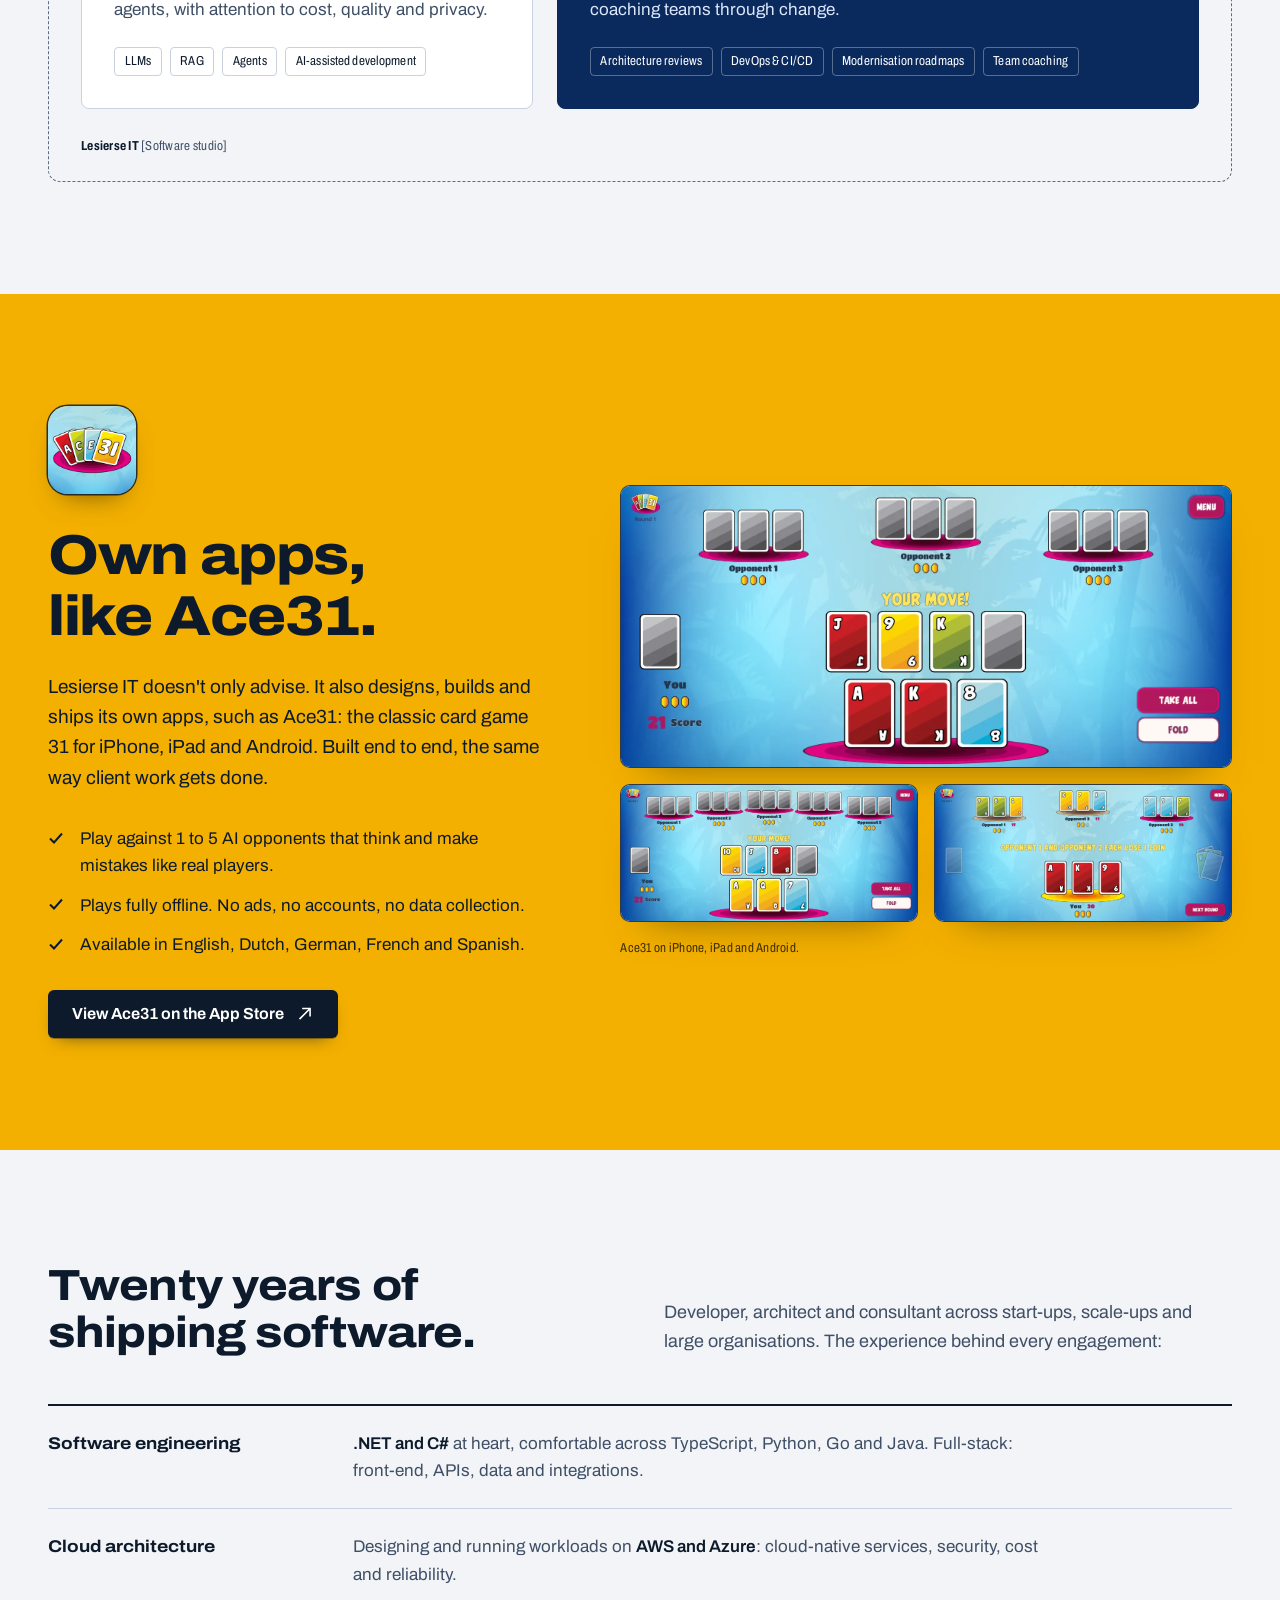
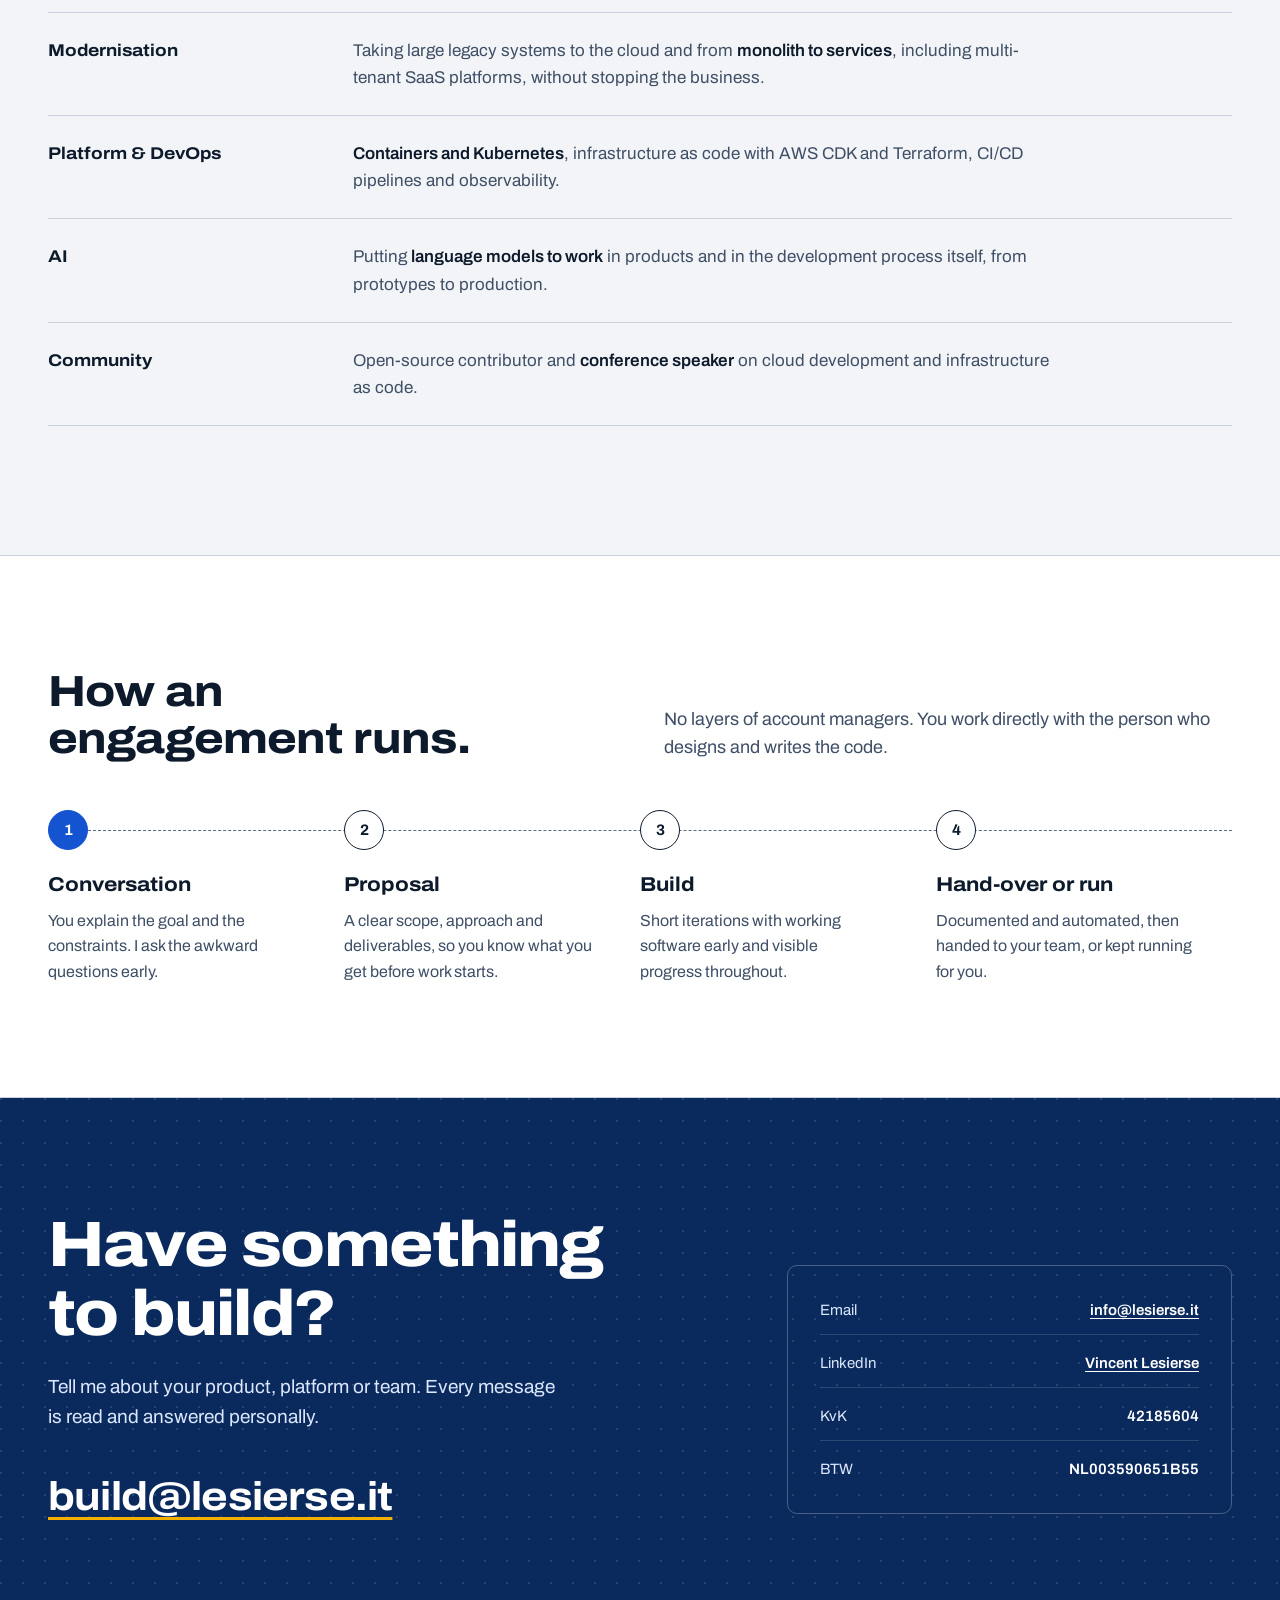
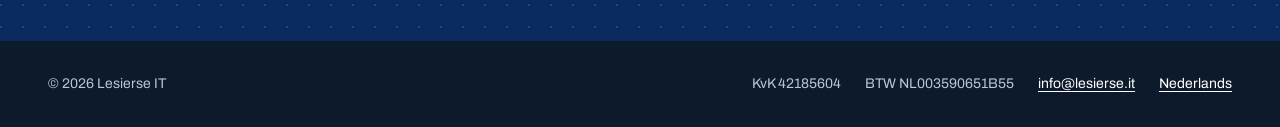
==== commit 4e28455a: "Update contact email to build@lesierse.it in design.json, PRODUCT.md, and HTML files; enhance langua" ====
--- a/index.html
+++ b/index.html
@@ -1,270 +1,584 @@
 <!doctype html>
 <html lang="en">
-<head>
-<!--
+  <head>
+    <!--
 THESIS: Lesierse IT drawn in the architecture-diagram notation its buyers read every day; refuses the dark-gradient SaaS hero with stock icon cards.
 OWN-WORLD: Dot-grid canvas paper (#f2f4f7), C4-style boxes: navy person, blue system, marigold own product, dashed relationships and system boundaries, Archivo with wide display and narrow notation labels.
 STORY: Visitor sees one senior engineer who advises and builds, sees the services as containers, sees own apps such as Ace31 as proof he ships and runs software, then emails.
 FIRST VIEWPORT: Left: headline, lede, primary "Email" button. Right: system-context diagram You -> Lesierse IT -> your app / your cloud / Ace31, relationships drawing in once.
 FORM: Architecture diagram notation, candidate 3 of 7, staged as a classic split hero; seed 46ce56c8.
 -->
-<meta charset="utf-8">
-<meta name="viewport" content="width=device-width, initial-scale=1">
-<title>Lesierse IT — Application development and consultancy for software, cloud and AI</title>
-<meta name="description" content="Lesierse IT is an independent studio for application development and consultancy in software development, cloud and AI. Advice from an engineer who still builds and runs software.">
-<link rel="canonical" href="https://lesierse.it/">
-<link rel="alternate" hreflang="en" href="https://lesierse.it/">
-<link rel="alternate" hreflang="nl" href="https://lesierse.it/nl/">
-<link rel="alternate" hreflang="x-default" href="https://lesierse.it/">
-<meta name="theme-color" content="#f2f4f7">
-<link rel="icon" href="/assets/favicon.svg" type="image/svg+xml">
-<link rel="icon" href="/assets/favicon-32.png" sizes="32x32" type="image/png">
-<link rel="apple-touch-icon" href="/assets/apple-touch-icon.png">
-<meta property="og:type" content="website">
-<meta property="og:site_name" content="Lesierse IT">
-<meta property="og:title" content="Lesierse IT — Software, cloud and AI">
-<meta property="og:description" content="Application development and consultancy for software development, cloud and AI.">
-<meta property="og:url" content="https://lesierse.it/">
-<meta property="og:image" content="https://lesierse.it/assets/og-image.png">
-<meta property="og:locale" content="en_GB">
-<meta property="og:locale:alternate" content="nl_NL">
-<meta name="twitter:card" content="summary_large_image">
-<link rel="preload" href="/assets/fonts/archivo-wdth.woff2" as="font" type="font/woff2" crossorigin>
-<link rel="stylesheet" href="/assets/styles.css">
-<script type="application/ld+json">
-{
-  "@context": "https://schema.org",
-  "@type": "ProfessionalService",
-  "name": "Lesierse IT",
-  "url": "https://lesierse.it/",
-  "email": "info@lesierse.it",
-  "founder": { "@type": "Person", "name": "Vincent Lesierse", "sameAs": "https://www.linkedin.com/in/vlesierse/" },
-  "vatID": "NL003590651B55",
-  "identifier": { "@type": "PropertyValue", "propertyID": "KvK", "value": "42185604" },
-  "areaServed": "NL",
-  "knowsAbout": ["Application development", "Cloud architecture", "Artificial intelligence", "Software consultancy"]
-}
-</script>
-</head>
-<body>
-<a class="skip" href="#main">Skip to content</a>
-
-<header class="site-header">
-  <div class="wrap">
-    <a class="wordmark" href="/" aria-label="Lesierse IT, home">
-      <svg viewBox="0 0 28 28" aria-hidden="true"><rect x="1" y="1" width="26" height="26" rx="5" fill="#1554d1"/><path d="M8 7v14h7" fill="none" stroke="#fff" stroke-width="3" stroke-linecap="square"/><rect x="18" y="7" width="3" height="14" fill="#f4b000"/></svg>
-      <span>Lesierse <b>IT</b></span>
-    </a>
-    <nav class="site-nav" aria-label="Main">
-      <span class="nav-links">
-        <a href="#services">Services</a>
-        <a href="#own-apps">Own apps</a>
-        <a href="#expertise">Expertise</a>
-        <a href="#contact">Contact</a>
-      </span>
-      <span class="lang" role="group" aria-label="Language">
-        <span aria-current="true" lang="en">EN</span>
-        <a href="/nl/" hreflang="nl" lang="nl">NL</a>
-      </span>
-    </nav>
-  </div>
-</header>
-
-<main id="main">
-
-  <section class="hero" aria-labelledby="hero-title">
-    <div class="wrap">
-      <div class="hero-copy">
-        <h1 id="hero-title">Software, cloud and AI, <em>designed and built</em> by the engineer you talk to.</h1>
-        <p class="hero-lede">Lesierse IT is an independent studio for application development and consultancy. More than twenty years of building software, now available for your product, your platform or your team.</p>
-        <div class="hero-actions">
-          <a class="btn btn-primary" href="mailto:info@lesierse.it?subject=Project%20enquiry">
-            <svg viewBox="0 0 20 20" aria-hidden="true"><path d="M2.5 5h15v10h-15z M2.5 5l7.5 6 7.5-6" fill="none" stroke="currentColor" stroke-width="1.6" stroke-linejoin="round"/></svg>
-            Email info@lesierse.it
-          </a>
-          <a class="btn btn-quiet" href="#services">What I do</a>
+    <meta charset="utf-8" />
+    <script>
+      (function () {
+        try {
+          var c = localStorage.getItem("lang"),
+            l = (
+              (navigator.languages && navigator.languages[0]) ||
+              navigator.language ||
+              ""
+            ).toLowerCase();
+          if (c === "nl" || (!c && /^nl\b/.test(l)))
+            location.replace("/nl/" + location.hash);
+        } catch (_) {}
+      })();
+    </script>
+    <script>
+      document.addEventListener("click", function (e) {
+        var a = e.target.closest && e.target.closest("a[hreflang]");
+        if (a)
+          try {
+            localStorage.setItem("lang", a.hreflang);
+          } catch (_) {}
+      });
+    </script>
+    <meta name="viewport" content="width=device-width, initial-scale=1" />
+    <title>
+      Lesierse IT — Application development and consultancy for software, cloud
+      and AI
+    </title>
+    <meta
+      name="description"
+      content="Lesierse IT is an independent studio for application development and consultancy in software development, cloud and AI. Advice from an engineer who still builds and runs software."
+    />
+    <link rel="canonical" href="https://lesierse.it/" />
+    <link rel="alternate" hreflang="en" href="https://lesierse.it/" />
+    <link rel="alternate" hreflang="nl" href="https://lesierse.it/nl/" />
+    <link rel="alternate" hreflang="x-default" href="https://lesierse.it/" />
+    <meta name="theme-color" content="#f2f4f7" />
+    <link rel="icon" href="/assets/favicon.svg" type="image/svg+xml" />
+    <link
+      rel="icon"
+      href="/assets/favicon-32.png"
+      sizes="32x32"
+      type="image/png"
+    />
+    <link rel="apple-touch-icon" href="/assets/apple-touch-icon.png" />
+    <meta property="og:type" content="website" />
+    <meta property="og:site_name" content="Lesierse IT" />
+    <meta property="og:title" content="Lesierse IT — Software, cloud and AI" />
+    <meta
+      property="og:description"
+      content="Application development and consultancy for software development, cloud and AI."
+    />
+    <meta property="og:url" content="https://lesierse.it/" />
+    <meta
+      property="og:image"
+      content="https://lesierse.it/assets/og-image.png"
+    />
+    <meta property="og:locale" content="en_GB" />
+    <meta property="og:locale:alternate" content="nl_NL" />
+    <meta name="twitter:card" content="summary_large_image" />
+    <link
+      rel="preload"
+      href="/assets/fonts/archivo-wdth.woff2"
+      as="font"
+      type="font/woff2"
+      crossorigin
+    />
+    <link rel="stylesheet" href="/assets/styles.css" />
+    <script type="application/ld+json">
+      {
+        "@context": "https://schema.org",
+        "@type": "ProfessionalService",
+        "name": "Lesierse IT",
+        "url": "https://lesierse.it/",
+        "email": "build@lesierse.it",
+        "founder": {
+          "@type": "Person",
+          "name": "Vincent Lesierse",
+          "sameAs": "https://www.linkedin.com/in/vlesierse/"
+        },
+        "vatID": "NL003590651B55",
+        "identifier": {
+          "@type": "PropertyValue",
+          "propertyID": "KvK",
+          "value": "42185604"
+        },
+        "areaServed": "NL",
+        "knowsAbout": [
+          "Application development",
+          "Cloud architecture",
+          "Artificial intelligence",
+          "Software consultancy"
+        ]
+      }
+    </script>
+  </head>
+  <body>
+    <a class="skip" href="#main">Skip to content</a>
+
+    <header class="site-header">
+      <div class="wrap">
+        <a class="wordmark" href="/" aria-label="Lesierse IT, home">
+          <svg viewBox="0 0 28 28" aria-hidden="true">
+            <rect x="1" y="1" width="26" height="26" rx="5" fill="#1554d1" />
+            <path
+              d="M8 7v14h7"
+              fill="none"
+              stroke="#fff"
+              stroke-width="3"
+              stroke-linecap="square"
+            />
+            <rect x="18" y="7" width="3" height="14" fill="#f4b000" />
+          </svg>
+          <span>Lesierse <b>IT</b></span>
+        </a>
+        <nav class="site-nav" aria-label="Main">
+          <span class="nav-links">
+            <a href="#services">Services</a>
+            <a href="#own-apps">Own apps</a>
+            <a href="#expertise">Expertise</a>
+            <a href="#contact">Contact</a>
+          </span>
+          <span class="lang" role="group" aria-label="Language">
+            <span aria-current="true" lang="en">EN</span>
+            <a href="/nl/" hreflang="nl" lang="nl">NL</a>
+          </span>
+        </nav>
+      </div>
+    </header>
+
+    <main id="main">
+      <section class="hero" aria-labelledby="hero-title">
+        <div class="wrap">
+          <div class="hero-copy">
+            <h1 id="hero-title">
+              Software, cloud and AI, <em>designed and built</em> by the
+              engineer you talk to.
+            </h1>
+            <p class="hero-lede">
+              Lesierse IT is an independent studio for application development
+              and consultancy. More than twenty years of building software, now
+              available for your product, your platform or your team.
+            </p>
+            <div class="hero-actions">
+              <a class="btn btn-primary" href="mailto:build@lesierse.it">
+                <svg viewBox="0 0 20 20" aria-hidden="true">
+                  <path
+                    d="M2.5 5h15v10h-15z M2.5 5l7.5 6 7.5-6"
+                    fill="none"
+                    stroke="currentColor"
+                    stroke-width="1.6"
+                    stroke-linejoin="round"
+                  />
+                </svg>
+                Email build@lesierse.it
+              </a>
+              <a class="btn btn-quiet" href="#services">What I do</a>
+            </div>
+          </div>
+
+          <figure class="diagram">
+            <figcaption>
+              <span><strong>System context</strong> · Lesierse IT</span
+              ><span aria-hidden="true">v2026</span>
+            </figcaption>
+            <div class="ctx">
+              <div class="node node-person">
+                <span class="node-name">You</span>
+                <span class="node-type">[Person]</span>
+                <span class="node-desc"
+                  >A business with something to build, or a team that wants to
+                  move faster.</span
+                >
+              </div>
+              <div class="edge" aria-hidden="true">
+                <svg viewBox="0 0 300 68" preserveAspectRatio="none">
+                  <path class="draw" d="M150 0V68" />
+                </svg>
+                <span class="edge-label"
+                  >Brings a product,<br />platform or question</span
+                >
+              </div>
+              <div class="node node-core in">
+                <span class="node-name">Lesierse IT</span>
+                <span class="node-type">[Software studio]</span>
+                <span class="node-desc"
+                  >Application development and consultancy</span
+                >
+              </div>
+              <div class="edge edge-fan" aria-hidden="true">
+                <svg
+                  class="desktop-only"
+                  viewBox="0 0 300 84"
+                  preserveAspectRatio="none"
+                >
+                  <path class="draw d2" d="M150 0V30H50V84" />
+                  <path class="draw d3" d="M150 0V84" />
+                  <path class="draw d4" d="M150 30H250V84" />
+                </svg>
+                <svg
+                  class="mobile-only"
+                  viewBox="0 0 300 52"
+                  preserveAspectRatio="none"
+                >
+                  <path class="draw d2" d="M150 0V52" />
+                </svg>
+                <span class="edge-label">Designs and builds</span>
+                <span class="edge-label">Architects and migrates</span>
+                <span class="edge-label">Builds and runs</span>
+                <span class="edge-label mobile-only"
+                  >Designs, builds and runs</span
+                >
+              </div>
+              <div class="node in">
+                <span class="node-name">Your application</span>
+                <span class="node-type">[Web · mobile · API]</span>
+              </div>
+              <div class="node in">
+                <span class="node-name">Your platform</span>
+                <span class="node-type">[AWS · Azure · AI]</span>
+              </div>
+              <a class="node node-own in" href="#own-apps">
+                <span class="node-name">Ace31</span>
+                <span class="node-type">[Own app · iOS · Android]</span>
+              </a>
+            </div>
+          </figure>
         </div>
+      </section>
+
+      <section class="section" id="services" aria-labelledby="services-title">
+        <div class="wrap">
+          <div class="section-head">
+            <h2 id="services-title">Four things, done properly.</h2>
+            <p>
+              Hire Lesierse IT to build, to advise, or both. Engagements range
+              from a focused architecture review to delivering a complete
+              application.
+            </p>
+          </div>
+
+          <div class="boundary">
+            <div class="containers">
+              <article class="container">
+                <h3>Application development</h3>
+                <p class="type">[Service: design, build, ship]</p>
+                <p>
+                  From idea to production: web applications, APIs, integrations
+                  and back-ends, built to be maintained by the next developer,
+                  not just to pass the demo.
+                </p>
+                <ul aria-label="Typical technology">
+                  <li>.NET / C#</li>
+                  <li>TypeScript</li>
+                  <li>Web &amp; mobile</li>
+                  <li>APIs &amp; integrations</li>
+                  <li>Multi-tenant SaaS</li>
+                </ul>
+              </article>
+              <article class="container">
+                <h3>Cloud</h3>
+                <p class="type">[Service: architecture &amp; migration]</p>
+                <p>
+                  Cloud platforms that are secure, automated and affordable. New
+                  builds, migrations, and modernising legacy systems into
+                  cloud-native services.
+                </p>
+                <ul aria-label="Typical technology">
+                  <li>AWS</li>
+                  <li>Azure</li>
+                  <li>Kubernetes</li>
+                  <li>Infrastructure as code</li>
+                </ul>
+              </article>
+              <article class="container">
+                <h3>AI</h3>
+                <p class="type">[Service: integration]</p>
+                <p>
+                  Practical AI inside real products and workflows: language
+                  models, retrieval over your own data and agents, with
+                  attention to cost, quality and privacy.
+                </p>
+                <ul aria-label="Typical technology">
+                  <li>LLMs</li>
+                  <li>RAG</li>
+                  <li>Agents</li>
+                  <li>AI-assisted development</li>
+                </ul>
+              </article>
+              <article class="container">
+                <h3>Consultancy</h3>
+                <p class="type">
+                  [Service: architecture &amp; engineering practice]
+                </p>
+                <p>
+                  A senior second opinion or an extra pair of hands.
+                  Architecture reviews, technical due diligence, DevOps and
+                  delivery practices, and coaching teams through change.
+                </p>
+                <ul aria-label="Typical topics">
+                  <li>Architecture reviews</li>
+                  <li>DevOps &amp; CI/CD</li>
+                  <li>Modernisation roadmaps</li>
+                  <li>Team coaching</li>
+                </ul>
+              </article>
+            </div>
+            <p class="boundary-label">
+              <strong>Lesierse IT</strong> [Software studio]
+            </p>
+          </div>
+        </div>
+      </section>
+
+      <section class="section own" id="own-apps" aria-labelledby="own-title">
+        <div class="wrap">
+          <div>
+            <img
+              class="own-icon"
+              src="/assets/ace31/icon.png"
+              width="256"
+              height="256"
+              alt="Ace31 app icon"
+              loading="lazy"
+            />
+            <h2 id="own-title">Own apps, like Ace31.</h2>
+            <p class="own-lede">
+              Lesierse IT doesn't only advise. It also designs, builds and ships
+              its own apps, such as Ace31: the classic card game 31 for iPhone,
+              iPad and Android. Built end to end, the same way client work gets
+              done.
+            </p>
+            <ul class="own-facts">
+              <li>
+                <svg viewBox="0 0 16 16" aria-hidden="true">
+                  <path
+                    d="M2 8.5l4 4 8-9"
+                    fill="none"
+                    stroke="currentColor"
+                    stroke-width="2"
+                  /></svg
+                ><span
+                  >Play against 1 to 5 AI opponents that think and make mistakes
+                  like real players.</span
+                >
+              </li>
+              <li>
+                <svg viewBox="0 0 16 16" aria-hidden="true">
+                  <path
+                    d="M2 8.5l4 4 8-9"
+                    fill="none"
+                    stroke="currentColor"
+                    stroke-width="2"
+                  /></svg
+                ><span
+                  >Plays fully offline. No ads, no accounts, no data
+                  collection.</span
+                >
+              </li>
+              <li>
+                <svg viewBox="0 0 16 16" aria-hidden="true">
+                  <path
+                    d="M2 8.5l4 4 8-9"
+                    fill="none"
+                    stroke="currentColor"
+                    stroke-width="2"
+                  /></svg
+                ><span
+                  >Available in English, Dutch, German, French and
+                  Spanish.</span
+                >
+              </li>
+            </ul>
+            <a
+              class="btn btn-primary"
+              href="https://apps.apple.com/app/ace31/id394396413"
+              rel="noopener"
+            >
+              View Ace31 on the App Store
+              <svg viewBox="0 0 20 20" aria-hidden="true">
+                <path
+                  d="M7 4h9v9M16 4L4 16"
+                  fill="none"
+                  stroke="currentColor"
+                  stroke-width="1.8"
+                />
+              </svg>
+            </a>
+          </div>
+
+          <figure class="own-gallery">
+            <img
+              class="shot-main"
+              src="/assets/ace31/table-en.webp"
+              width="1600"
+              height="737"
+              alt="Ace31 game table with three open cards"
+              loading="lazy"
+            />
+            <img
+              src="/assets/ace31/six-players-en.webp"
+              width="1600"
+              height="737"
+              alt="A round against five AI opponents"
+              loading="lazy"
+            />
+            <img
+              src="/assets/ace31/results-en.webp"
+              width="1600"
+              height="737"
+              alt="Round results"
+              loading="lazy"
+            />
+            <figcaption>Ace31 on iPhone, iPad and Android.</figcaption>
+          </figure>
+        </div>
+      </section>
+
+      <section class="section" id="expertise" aria-labelledby="expertise-title">
+        <div class="wrap">
+          <div class="section-head">
+            <h2 id="expertise-title">Twenty years of shipping software.</h2>
+            <p>
+              Developer, architect and consultant across start-ups, scale-ups
+              and large organisations. The experience behind every engagement:
+            </p>
+          </div>
+          <dl class="legend">
+            <div>
+              <dt>Software engineering</dt>
+              <dd>
+                <strong>.NET and C#</strong> at heart, comfortable across
+                TypeScript, Python, Go and Java. Full-stack: front-end, APIs,
+                data and integrations.
+              </dd>
+            </div>
+            <div>
+              <dt>Cloud architecture</dt>
+              <dd>
+                Designing and running workloads on
+                <strong>AWS and Azure</strong>: cloud-native services, security,
+                cost and reliability.
+              </dd>
+            </div>
+            <div>
+              <dt>Modernisation</dt>
+              <dd>
+                Taking large legacy systems to the cloud and from
+                <strong>monolith to services</strong>, including multi-tenant
+                SaaS platforms, without stopping the business.
+              </dd>
+            </div>
+            <div>
+              <dt>Platform &amp; DevOps</dt>
+              <dd>
+                <strong>Containers and Kubernetes</strong>, infrastructure as
+                code with AWS CDK and Terraform, CI/CD pipelines and
+                observability.
+              </dd>
+            </div>
+            <div>
+              <dt>AI</dt>
+              <dd>
+                Putting <strong>language models to work</strong> in products and
+                in the development process itself, from prototypes to
+                production.
+              </dd>
+            </div>
+            <div>
+              <dt>Community</dt>
+              <dd>
+                Open-source contributor and
+                <strong>conference speaker</strong> on cloud development and
+                infrastructure as code.
+              </dd>
+            </div>
+          </dl>
+        </div>
+      </section>
+
+      <section class="section approach" aria-labelledby="approach-title">
+        <div class="wrap">
+          <div class="section-head">
+            <h2 id="approach-title">How an engagement runs.</h2>
+            <p>
+              No layers of account managers. You work directly with the person
+              who designs and writes the code.
+            </p>
+          </div>
+          <ol class="steps">
+            <li>
+              <h3>Conversation</h3>
+              <p>
+                You explain the goal and the constraints. I ask the awkward
+                questions early.
+              </p>
+            </li>
+            <li>
+              <h3>Proposal</h3>
+              <p>
+                A clear scope, approach and deliverables, so you know what you
+                get before work starts.
+              </p>
+            </li>
+            <li>
+              <h3>Build</h3>
+              <p>
+                Short iterations with working software early and visible
+                progress throughout.
+              </p>
+            </li>
+            <li>
+              <h3>Hand-over or run</h3>
+              <p>
+                Documented and automated, then handed to your team, or kept
+                running for you.
+              </p>
+            </li>
+          </ol>
+        </div>
+      </section>
+
+      <section class="contact" id="contact" aria-labelledby="contact-title">
+        <div class="wrap">
+          <div>
+            <h2 id="contact-title">Have something to build?</h2>
+            <p>
+              Tell me about your product, platform or team. Every message is
+              read and answered personally.
+            </p>
+            <a class="mail" href="mailto:build@lesierse.it"
+              >build@lesierse.it</a
+            >
+          </div>
+          <dl class="contact-meta">
+            <div>
+              <dt>Email</dt>
+              <dd><a href="mailto:info@lesierse.it">info@lesierse.it</a></dd>
+            </div>
+            <div>
+              <dt>LinkedIn</dt>
+              <dd>
+                <a href="https://www.linkedin.com/in/vlesierse/" rel="noopener"
+                  >Vincent Lesierse</a
+                >
+              </dd>
+            </div>
+            <div>
+              <dt>KvK</dt>
+              <dd>42185604</dd>
+            </div>
+            <div>
+              <dt>BTW</dt>
+              <dd>NL003590651B55</dd>
+            </div>
+          </dl>
+        </div>
+      </section>
+    </main>
+
+    <footer class="site-footer">
+      <div class="wrap">
+        <p>© 2026 Lesierse IT</p>
+        <ul>
+          <li>KvK 42185604</li>
+          <li>BTW NL003590651B55</li>
+          <li><a href="mailto:info@lesierse.it">info@lesierse.it</a></li>
+          <li><a href="/nl/" hreflang="nl" lang="nl">Nederlands</a></li>
+        </ul>
       </div>
-
-      <figure class="diagram">
-        <figcaption><span><strong>System context</strong> · Lesierse IT</span><span aria-hidden="true">v2026</span></figcaption>
-        <div class="ctx">
-          <div class="node node-person">
-            <span class="node-name">You</span>
-            <span class="node-type">[Person]</span>
-            <span class="node-desc">A business with something to build, or a team that wants to move faster.</span>
-          </div>
-          <div class="edge" aria-hidden="true">
-            <svg viewBox="0 0 300 68" preserveAspectRatio="none"><path class="draw" d="M150 0V68"/></svg>
-            <span class="edge-label">Brings a product,<br>platform or question</span>
-          </div>
-          <div class="node node-core in">
-            <span class="node-name">Lesierse IT</span>
-            <span class="node-type">[Software studio]</span>
-            <span class="node-desc">Application development and consultancy</span>
-          </div>
-          <div class="edge edge-fan" aria-hidden="true">
-            <svg class="desktop-only" viewBox="0 0 300 84" preserveAspectRatio="none">
-              <path class="draw d2" d="M150 0V30H50V84"/>
-              <path class="draw d3" d="M150 0V84"/>
-              <path class="draw d4" d="M150 30H250V84"/>
-            </svg>
-            <svg class="mobile-only" viewBox="0 0 300 52" preserveAspectRatio="none"><path class="draw d2" d="M150 0V52"/></svg>
-            <span class="edge-label">Designs and builds</span>
-            <span class="edge-label">Architects and migrates</span>
-            <span class="edge-label">Builds and runs</span>
-            <span class="edge-label mobile-only">Designs, builds and runs</span>
-          </div>
-          <div class="node in">
-            <span class="node-name">Your application</span>
-            <span class="node-type">[Web · mobile · API]</span>
-          </div>
-          <div class="node in">
-            <span class="node-name">Your platform</span>
-            <span class="node-type">[AWS · Azure · AI]</span>
-          </div>
-          <a class="node node-own in" href="#own-apps">
-            <span class="node-name">Ace31</span>
-            <span class="node-type">[Own app · iOS · Android]</span>
-          </a>
-        </div>
-      </figure>
-    </div>
-  </section>
-
-  <section class="section" id="services" aria-labelledby="services-title">
-    <div class="wrap">
-      <div class="section-head">
-        <h2 id="services-title">Four things, done properly.</h2>
-        <p>Hire Lesierse IT to build, to advise, or both. Engagements range from a focused architecture review to delivering a complete application.</p>
-      </div>
-
-      <div class="boundary">
-        <div class="containers">
-          <article class="container">
-            <h3>Application development</h3>
-            <p class="type">[Service: design, build, ship]</p>
-            <p>From idea to production: web applications, APIs, integrations and back-ends, built to be maintained by the next developer, not just to pass the demo.</p>
-            <ul aria-label="Typical technology">
-              <li>.NET / C#</li><li>TypeScript</li><li>Web &amp; mobile</li><li>APIs &amp; integrations</li><li>Multi-tenant SaaS</li>
-            </ul>
-          </article>
-          <article class="container">
-            <h3>Cloud</h3>
-            <p class="type">[Service: architecture &amp; migration]</p>
-            <p>Cloud platforms that are secure, automated and affordable. New builds, migrations, and modernising legacy systems into cloud-native services.</p>
-            <ul aria-label="Typical technology">
-              <li>AWS</li><li>Azure</li><li>Kubernetes</li><li>Infrastructure as code</li>
-            </ul>
-          </article>
-          <article class="container">
-            <h3>AI</h3>
-            <p class="type">[Service: integration]</p>
-            <p>Practical AI inside real products and workflows: language models, retrieval over your own data and agents, with attention to cost, quality and privacy.</p>
-            <ul aria-label="Typical technology">
-              <li>LLMs</li><li>RAG</li><li>Agents</li><li>AI-assisted development</li>
-            </ul>
-          </article>
-          <article class="container">
-            <h3>Consultancy</h3>
-            <p class="type">[Service: architecture &amp; engineering practice]</p>
-            <p>A senior second opinion or an extra pair of hands. Architecture reviews, technical due diligence, DevOps and delivery practices, and coaching teams through change.</p>
-            <ul aria-label="Typical topics">
-              <li>Architecture reviews</li><li>DevOps &amp; CI/CD</li><li>Modernisation roadmaps</li><li>Team coaching</li>
-            </ul>
-          </article>
-        </div>
-        <p class="boundary-label"><strong>Lesierse IT</strong> [Software studio]</p>
-      </div>
-    </div>
-  </section>
-
-  <section class="section own" id="own-apps" aria-labelledby="own-title">
-    <div class="wrap">
-      <div>
-        <img class="own-icon" src="/assets/ace31/icon.png" width="256" height="256" alt="Ace31 app icon" loading="lazy">
-        <h2 id="own-title">Own apps, like Ace31.</h2>
-        <p class="own-lede">Lesierse IT doesn't only advise. It also designs, builds and ships its own apps, such as Ace31: the classic card game 31 for iPhone, iPad and Android. Built end to end, the same way client work gets done.</p>
-        <ul class="own-facts">
-          <li><svg viewBox="0 0 16 16" aria-hidden="true"><path d="M2 8.5l4 4 8-9" fill="none" stroke="currentColor" stroke-width="2"/></svg><span>Play against 1 to 5 AI opponents that think and make mistakes like real players.</span></li>
-          <li><svg viewBox="0 0 16 16" aria-hidden="true"><path d="M2 8.5l4 4 8-9" fill="none" stroke="currentColor" stroke-width="2"/></svg><span>Plays fully offline. No ads, no accounts, no data collection.</span></li>
-          <li><svg viewBox="0 0 16 16" aria-hidden="true"><path d="M2 8.5l4 4 8-9" fill="none" stroke="currentColor" stroke-width="2"/></svg><span>Available in English, Dutch, German, French and Spanish.</span></li>
-        </ul>
-        <a class="btn btn-primary" href="https://apps.apple.com/app/ace31/id394396413" rel="noopener">
-          View Ace31 on the App Store
-          <svg viewBox="0 0 20 20" aria-hidden="true"><path d="M7 4h9v9M16 4L4 16" fill="none" stroke="currentColor" stroke-width="1.8"/></svg>
-        </a>
-      </div>
-
-      <figure class="own-gallery">
-        <img class="shot-main" src="/assets/ace31/table-en.webp" width="1600" height="737" alt="Ace31 game table with three open cards" loading="lazy">
-        <img src="/assets/ace31/six-players-en.webp" width="1600" height="737" alt="A round against five AI opponents" loading="lazy">
-        <img src="/assets/ace31/results-en.webp" width="1600" height="737" alt="Round results" loading="lazy">
-        <figcaption>Ace31 on iPhone, iPad and Android.</figcaption>
-      </figure>
-    </div>
-  </section>
-
-  <section class="section" id="expertise" aria-labelledby="expertise-title">
-    <div class="wrap">
-      <div class="section-head">
-        <h2 id="expertise-title">Twenty years of shipping software.</h2>
-        <p>Developer, architect and consultant across start-ups, scale-ups and large organisations. The experience behind every engagement:</p>
-      </div>
-      <dl class="legend">
-        <div><dt>Software engineering</dt><dd><strong>.NET and C#</strong> at heart, comfortable across TypeScript, Python, Go and Java. Full-stack: front-end, APIs, data and integrations.</dd></div>
-        <div><dt>Cloud architecture</dt><dd>Designing and running workloads on <strong>AWS and Azure</strong>: cloud-native services, security, cost and reliability.</dd></div>
-        <div><dt>Modernisation</dt><dd>Taking large legacy systems to the cloud and from <strong>monolith to services</strong>, including multi-tenant SaaS platforms, without stopping the business.</dd></div>
-        <div><dt>Platform &amp; DevOps</dt><dd><strong>Containers and Kubernetes</strong>, infrastructure as code with AWS CDK and Terraform, CI/CD pipelines and observability.</dd></div>
-        <div><dt>AI</dt><dd>Putting <strong>language models to work</strong> in products and in the development process itself, from prototypes to production.</dd></div>
-        <div><dt>Community</dt><dd>Open-source contributor and <strong>conference speaker</strong> on cloud development and infrastructure as code.</dd></div>
-      </dl>
-    </div>
-  </section>
-
-  <section class="section approach" aria-labelledby="approach-title">
-    <div class="wrap">
-      <div class="section-head">
-        <h2 id="approach-title">How an engagement runs.</h2>
-        <p>No layers of account managers. You work directly with the person who designs and writes the code.</p>
-      </div>
-      <ol class="steps">
-        <li><h3>Conversation</h3><p>You explain the goal and the constraints. I ask the awkward questions early.</p></li>
-        <li><h3>Proposal</h3><p>A clear scope, approach and deliverables, so you know what you get before work starts.</p></li>
-        <li><h3>Build</h3><p>Short iterations with working software early and visible progress throughout.</p></li>
-        <li><h3>Hand-over or run</h3><p>Documented and automated, then handed to your team, or kept running for you.</p></li>
-      </ol>
-    </div>
-  </section>
-
-  <section class="contact" id="contact" aria-labelledby="contact-title">
-    <div class="wrap">
-      <div>
-        <h2 id="contact-title">Have something to build?</h2>
-        <p>Tell me about your product, platform or team. Every message is read and answered personally.</p>
-        <a class="mail" href="mailto:info@lesierse.it?subject=Project%20enquiry">info@lesierse.it</a>
-      </div>
-      <dl class="contact-meta">
-        <div><dt>Email</dt><dd><a href="mailto:info@lesierse.it">info@lesierse.it</a></dd></div>
-        <div><dt>LinkedIn</dt><dd><a href="https://www.linkedin.com/in/vlesierse/" rel="noopener">Vincent Lesierse</a></dd></div>
-        <div><dt>KvK</dt><dd>42185604</dd></div>
-        <div><dt>BTW</dt><dd>NL003590651B55</dd></div>
-      </dl>
-    </div>
-  </section>
-
-</main>
-
-<footer class="site-footer">
-  <div class="wrap">
-    <p>© 2026 Lesierse IT</p>
-    <ul>
-      <li>KvK 42185604</li>
-      <li>BTW NL003590651B55</li>
-      <li><a href="mailto:info@lesierse.it">info@lesierse.it</a></li>
-      <li><a href="/nl/" hreflang="nl" lang="nl">Nederlands</a></li>
-    </ul>
-  </div>
-</footer>
-</body>
+    </footer>
+  </body>
 </html>
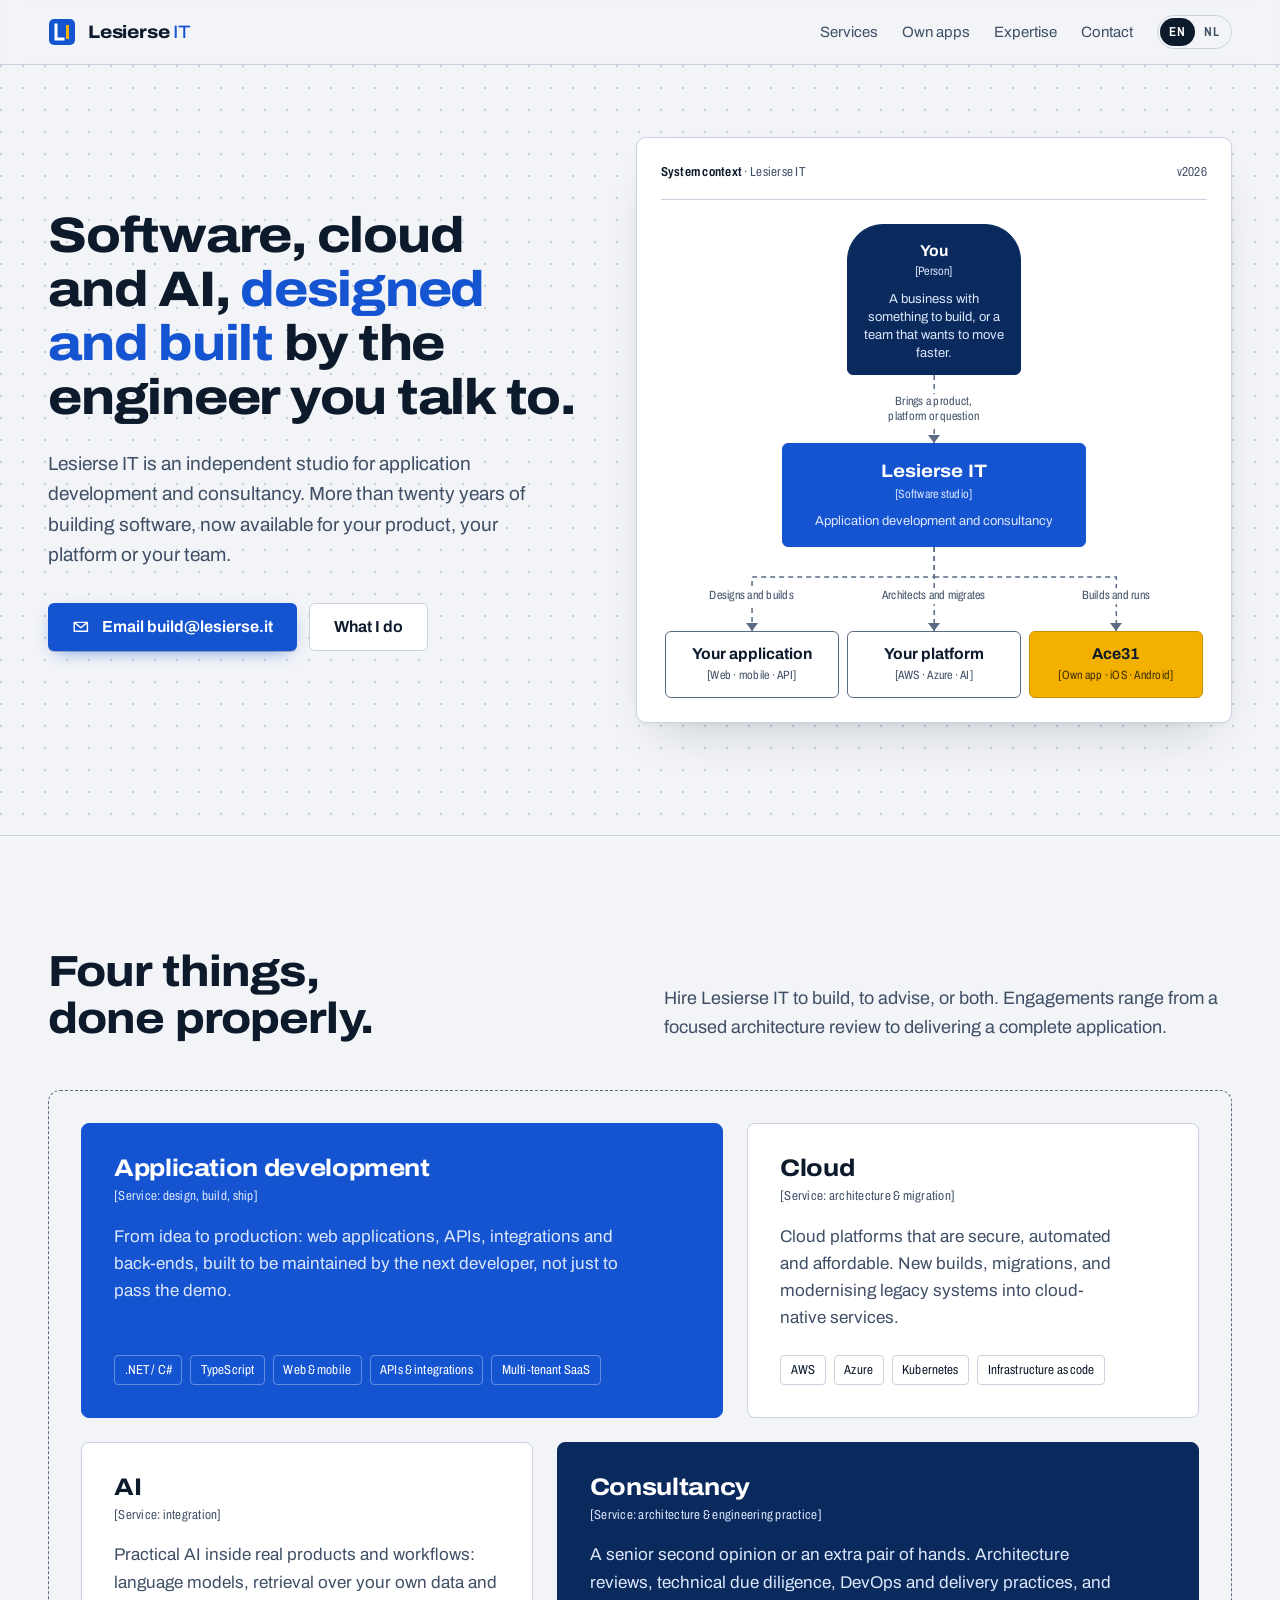
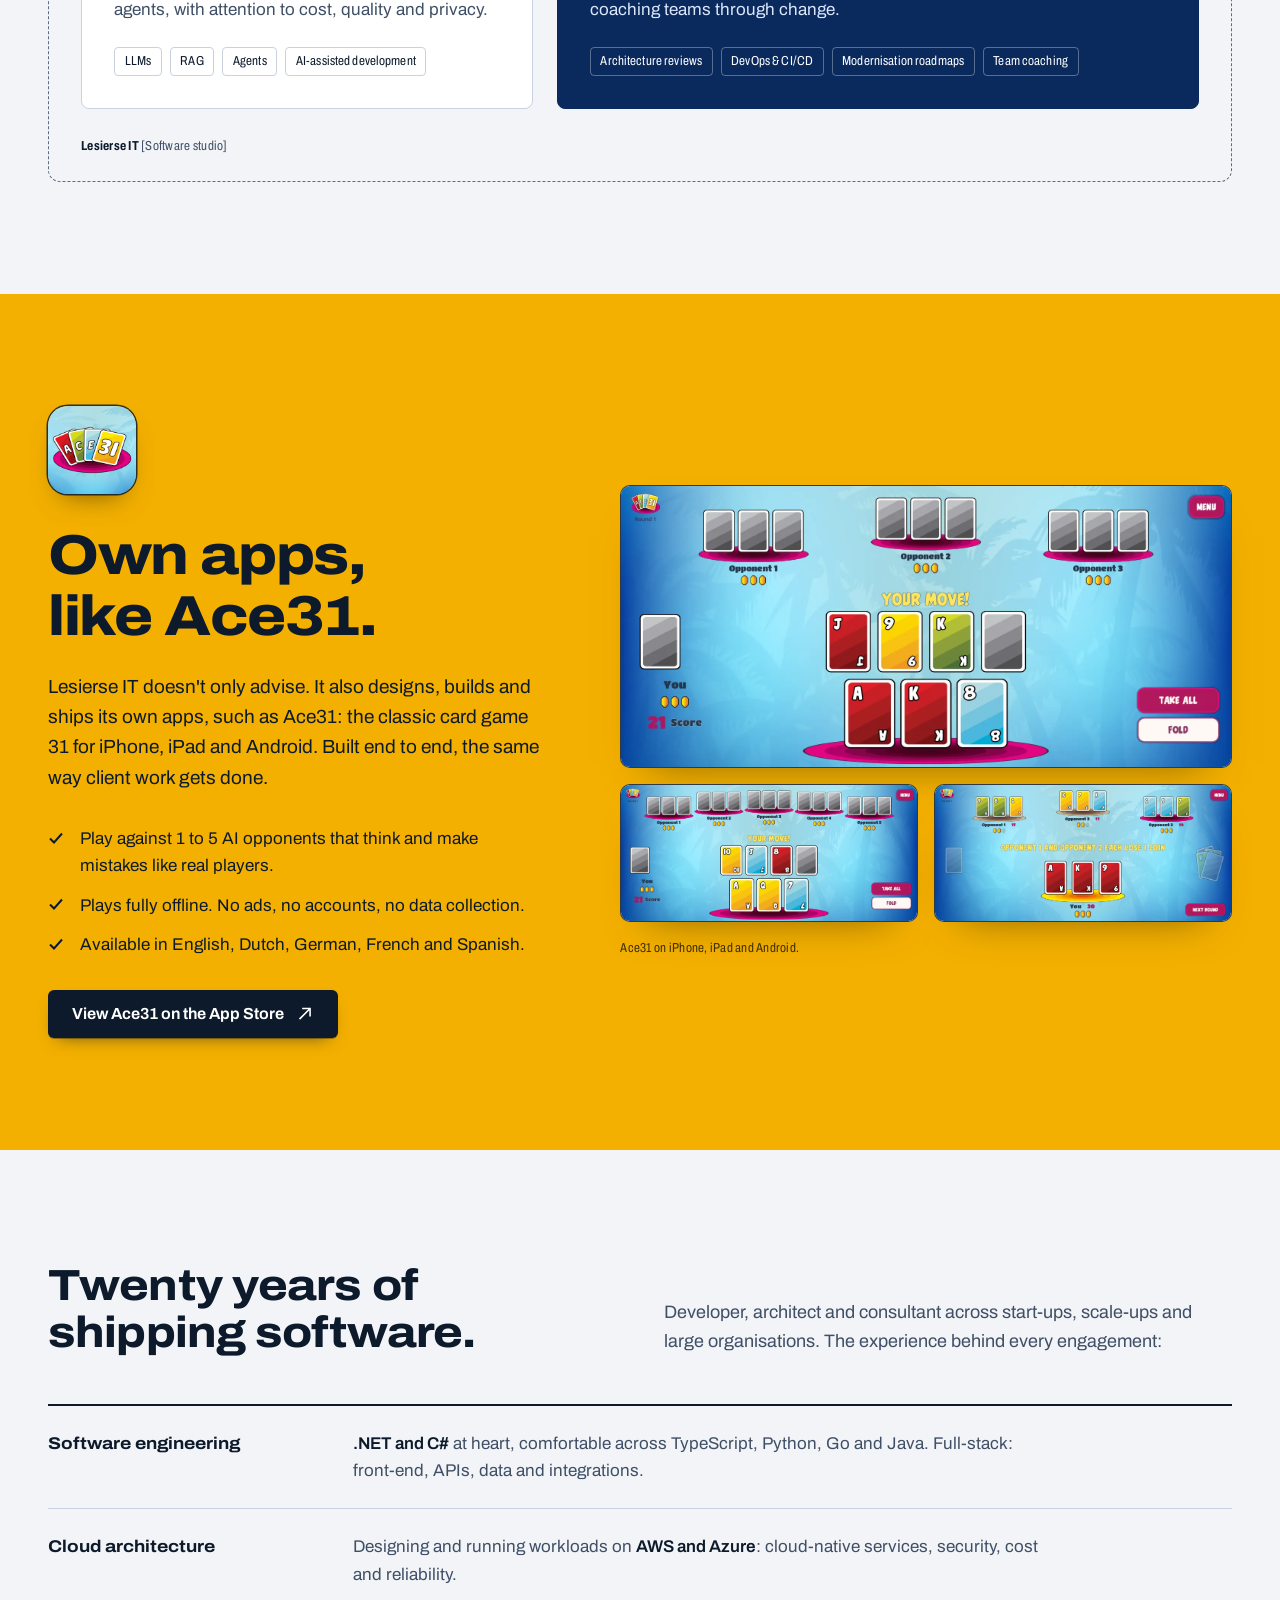
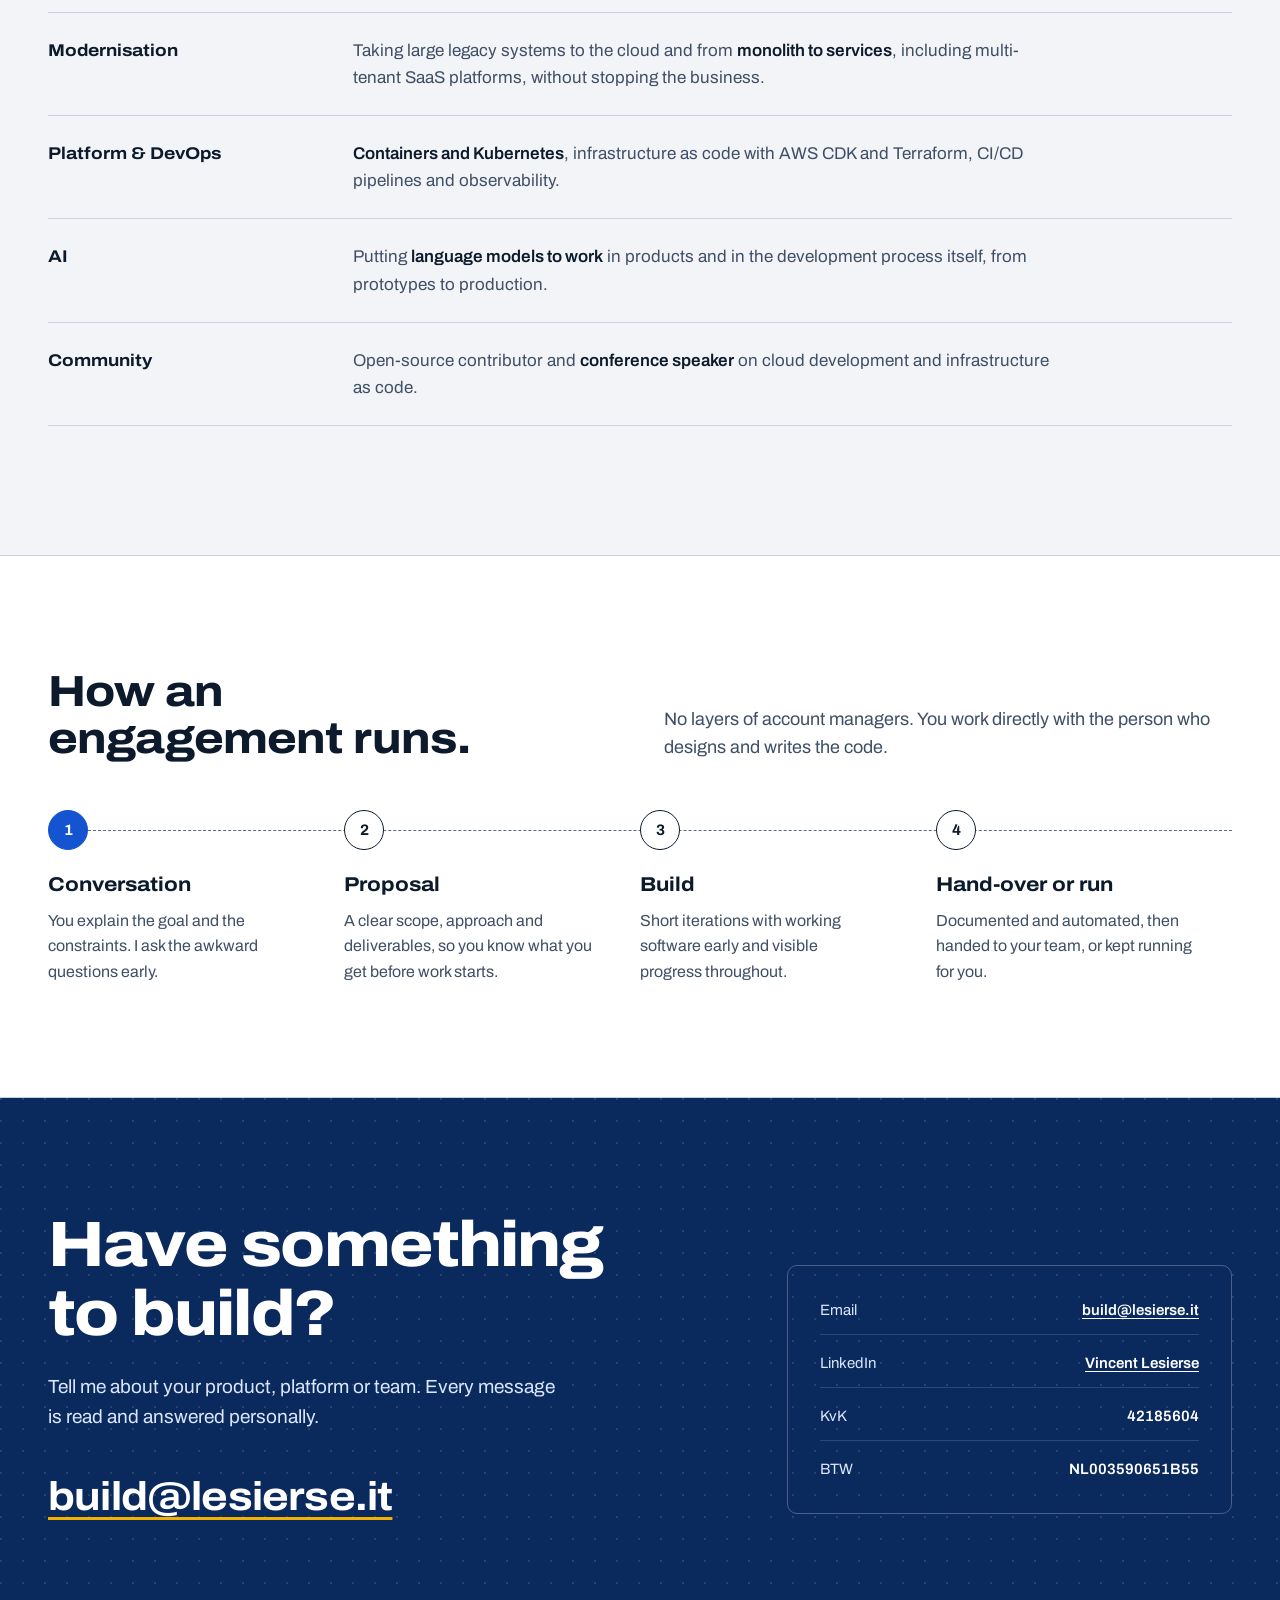
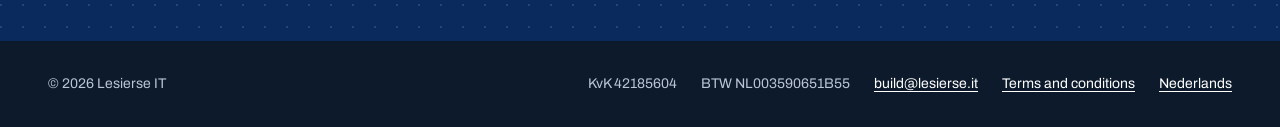
==== commit e7e8c02a: "Add terms and conditions page with legal articles and download options" ====
--- a/index.html
+++ b/index.html
@@ -546,7 +546,7 @@
           <dl class="contact-meta">
             <div>
               <dt>Email</dt>
-              <dd><a href="mailto:info@lesierse.it">info@lesierse.it</a></dd>
+              <dd><a href="mailto:build@lesierse.it">build@lesierse.it</a></dd>
             </div>
             <div>
               <dt>LinkedIn</dt>
@@ -575,7 +575,8 @@
         <ul>
           <li>KvK 42185604</li>
           <li>BTW NL003590651B55</li>
-          <li><a href="mailto:info@lesierse.it">info@lesierse.it</a></li>
+          <li><a href="mailto:build@lesierse.it">build@lesierse.it</a></li>
+          <li><a href="/terms/">Terms and conditions</a></li>
           <li><a href="/nl/" hreflang="nl" lang="nl">Nederlands</a></li>
         </ul>
       </div>
--- a/assets/styles.css
+++ b/assets/styles.css
@@ -999,6 +999,192 @@
   max-width: 34rem;
 }
 
+/* Legal: terms and conditions ------------------------------------- */
+
+.legal {
+  padding-block: var(--space-8) var(--space-9);
+}
+
+.legal-head {
+  max-width: 46rem;
+  padding-bottom: var(--space-7);
+  margin-bottom: var(--space-7);
+  border-bottom: 1.5px dashed var(--wire);
+}
+
+.legal-head h1 {
+  font-size: clamp(2.4rem, 5.5vw, 4rem);
+  font-weight: 800;
+  letter-spacing: -0.03em;
+}
+
+.legal-meta {
+  margin-top: var(--space-3);
+  font-size: 0.9375rem;
+  font-stretch: var(--narrow);
+  letter-spacing: 0.02em;
+  color: var(--ink-2);
+}
+
+.legal-lede {
+  margin-top: var(--space-5);
+  font-size: 1.1875rem;
+  color: var(--ink-2);
+}
+
+.legal-note {
+  margin-top: var(--space-3);
+  padding-left: var(--space-4);
+  border-left: 3px solid var(--marigold);
+  color: var(--ink-2);
+}
+
+.legal-actions {
+  display: flex;
+  flex-wrap: wrap;
+  gap: var(--space-3);
+  margin-top: var(--space-6);
+}
+
+.legal-body {
+  display: grid;
+  grid-template-columns: minmax(0, 17rem) minmax(0, 1fr);
+  gap: var(--space-8);
+  align-items: start;
+}
+
+.legal-toc {
+  position: sticky;
+  top: 5.5rem;
+  max-height: calc(100vh - 7rem);
+  overflow-y: auto;
+  overscroll-behavior: contain;
+}
+
+.legal-toc h2 {
+  margin-bottom: var(--space-3);
+  font-size: 0.8125rem;
+  font-weight: 700;
+  font-stretch: var(--narrow);
+  letter-spacing: 0.04em;
+  color: var(--ink-2);
+}
+
+.legal-toc a {
+  display: grid;
+  grid-template-columns: 1.75rem minmax(0, 1fr);
+  padding-block: 0.3rem;
+  font-size: 0.9375rem;
+  line-height: 1.35;
+  color: var(--ink-2);
+  text-decoration: none;
+  transition: color 160ms ease;
+}
+
+.legal-toc a:hover {
+  color: var(--blue);
+}
+
+.legal-toc a span {
+  font-stretch: var(--narrow);
+  font-weight: 600;
+  color: var(--wire);
+}
+
+.legal-text {
+  max-width: 46rem;
+  padding: var(--space-7);
+  background: var(--sheet);
+  border: 1.5px solid var(--rule);
+  border-radius: 8px;
+}
+
+.article + .article {
+  margin-top: var(--space-6);
+  padding-top: var(--space-6);
+  border-top: 1px solid var(--rule);
+}
+
+.article {
+  scroll-margin-top: 5.5rem;
+}
+
+.article h2 {
+  display: flex;
+  align-items: baseline;
+  gap: var(--space-3);
+  margin-bottom: var(--space-4);
+  font-size: 1.375rem;
+  font-weight: 740;
+  letter-spacing: -0.015em;
+}
+
+.art-num {
+  flex: none;
+  min-width: 2rem;
+  padding: 0.1rem 0.4rem;
+  border: 1.5px solid var(--blue);
+  border-radius: 5px;
+  color: var(--blue);
+  font-size: 0.9375rem;
+  font-weight: 700;
+  font-stretch: var(--narrow);
+  text-align: center;
+  transform: translateY(-0.15em);
+}
+
+.clauses li {
+  display: grid;
+  grid-template-columns: 2.75rem minmax(0, 1fr);
+}
+
+.clauses li + li {
+  margin-top: var(--space-3);
+}
+
+.clause-num {
+  font-stretch: var(--narrow);
+  font-weight: 600;
+  color: var(--wire);
+}
+
+.defs div {
+  display: grid;
+  grid-template-columns: 9rem minmax(0, 1fr);
+  gap: var(--space-4);
+}
+
+.defs div + div {
+  margin-top: var(--space-3);
+}
+
+.defs dt {
+  font-weight: 700;
+}
+
+.defs dd {
+  margin: 0;
+}
+
+.legal-party {
+  display: grid;
+  gap: var(--space-1);
+  margin-top: var(--space-7);
+  padding-top: var(--space-5);
+  border-top: 1.5px dashed var(--wire);
+  font-style: normal;
+  font-size: 0.9375rem;
+  color: var(--ink-2);
+}
+
+.legal-party strong {
+  color: var(--ink);
+}
+
+.site-footer a[aria-current] {
+  text-decoration: none;
+}
+
 /* Responsive ------------------------------------------------------- */
 
 @media (max-width: 960px) {
@@ -1031,6 +1217,25 @@
   .steps::before {
     display: none;
   }
+
+  .legal-body {
+    grid-template-columns: minmax(0, 1fr);
+    gap: var(--space-6);
+  }
+
+  .legal-toc {
+    position: static;
+    max-height: none;
+  }
+
+  .legal-toc ol {
+    columns: 2;
+    column-gap: var(--space-6);
+  }
+
+  .legal-toc li {
+    break-inside: avoid;
+  }
 }
 
 @media (max-width: 760px) {
@@ -1079,6 +1284,27 @@
 
   .contact-meta dd {
     text-align: left;
+  }
+
+  .legal {
+    padding-block: var(--space-7) var(--space-8);
+  }
+
+  .legal-text {
+    padding: var(--space-5);
+  }
+
+  .legal-toc ol {
+    columns: 1;
+  }
+
+  .defs div {
+    grid-template-columns: minmax(0, 1fr);
+    gap: 0;
+  }
+
+  .clauses li {
+    grid-template-columns: 2.5rem minmax(0, 1fr);
   }
 }
 
@@ -1135,3 +1361,106 @@
     justify-content: center;
   }
 }
+
+@media (max-width: 560px) {
+  .legal-actions .btn {
+    width: 100%;
+    justify-content: center;
+  }
+}
+
+@page {
+  size: A4;
+  margin: 18mm 18mm 20mm;
+}
+
+@media print {
+  .skip,
+  .site-header,
+  .site-footer,
+  .legal-toc,
+  .legal-lede,
+  .legal-actions {
+    display: none;
+  }
+
+  body {
+    background: #fff;
+    font-size: 9.25pt;
+    line-height: 1.45;
+  }
+
+  .wrap {
+    width: auto;
+  }
+
+  .legal {
+    padding: 0;
+  }
+
+  .legal-head {
+    max-width: none;
+    padding-bottom: 6mm;
+    margin-bottom: 6mm;
+  }
+
+  .legal-head h1 {
+    font-size: 24pt;
+  }
+
+  .legal-lede {
+    font-size: 10.5pt;
+    margin-top: 3mm;
+  }
+
+  .legal-note {
+    margin-top: 4mm;
+    font-size: 9.5pt;
+  }
+
+  .legal-note a {
+    text-decoration: none;
+  }
+
+  .legal-body {
+    display: block;
+  }
+
+  .legal-text {
+    max-width: none;
+    padding: 0;
+    border: 0;
+  }
+
+  .article + .article {
+    margin-top: 3.5mm;
+    padding-top: 3.5mm;
+  }
+
+  .article h2 {
+    font-size: 12pt;
+    margin-bottom: 2.5mm;
+    break-after: avoid;
+  }
+
+  .clauses li,
+  .defs div,
+  .article p {
+    break-inside: avoid;
+  }
+
+  .clauses li + li,
+  .defs div + div {
+    margin-top: 1.5mm;
+  }
+
+  .legal-party {
+    margin-top: 6mm;
+    padding-top: 4mm;
+    break-inside: avoid;
+  }
+
+  .legal-party a {
+    text-decoration: none;
+  }
+}
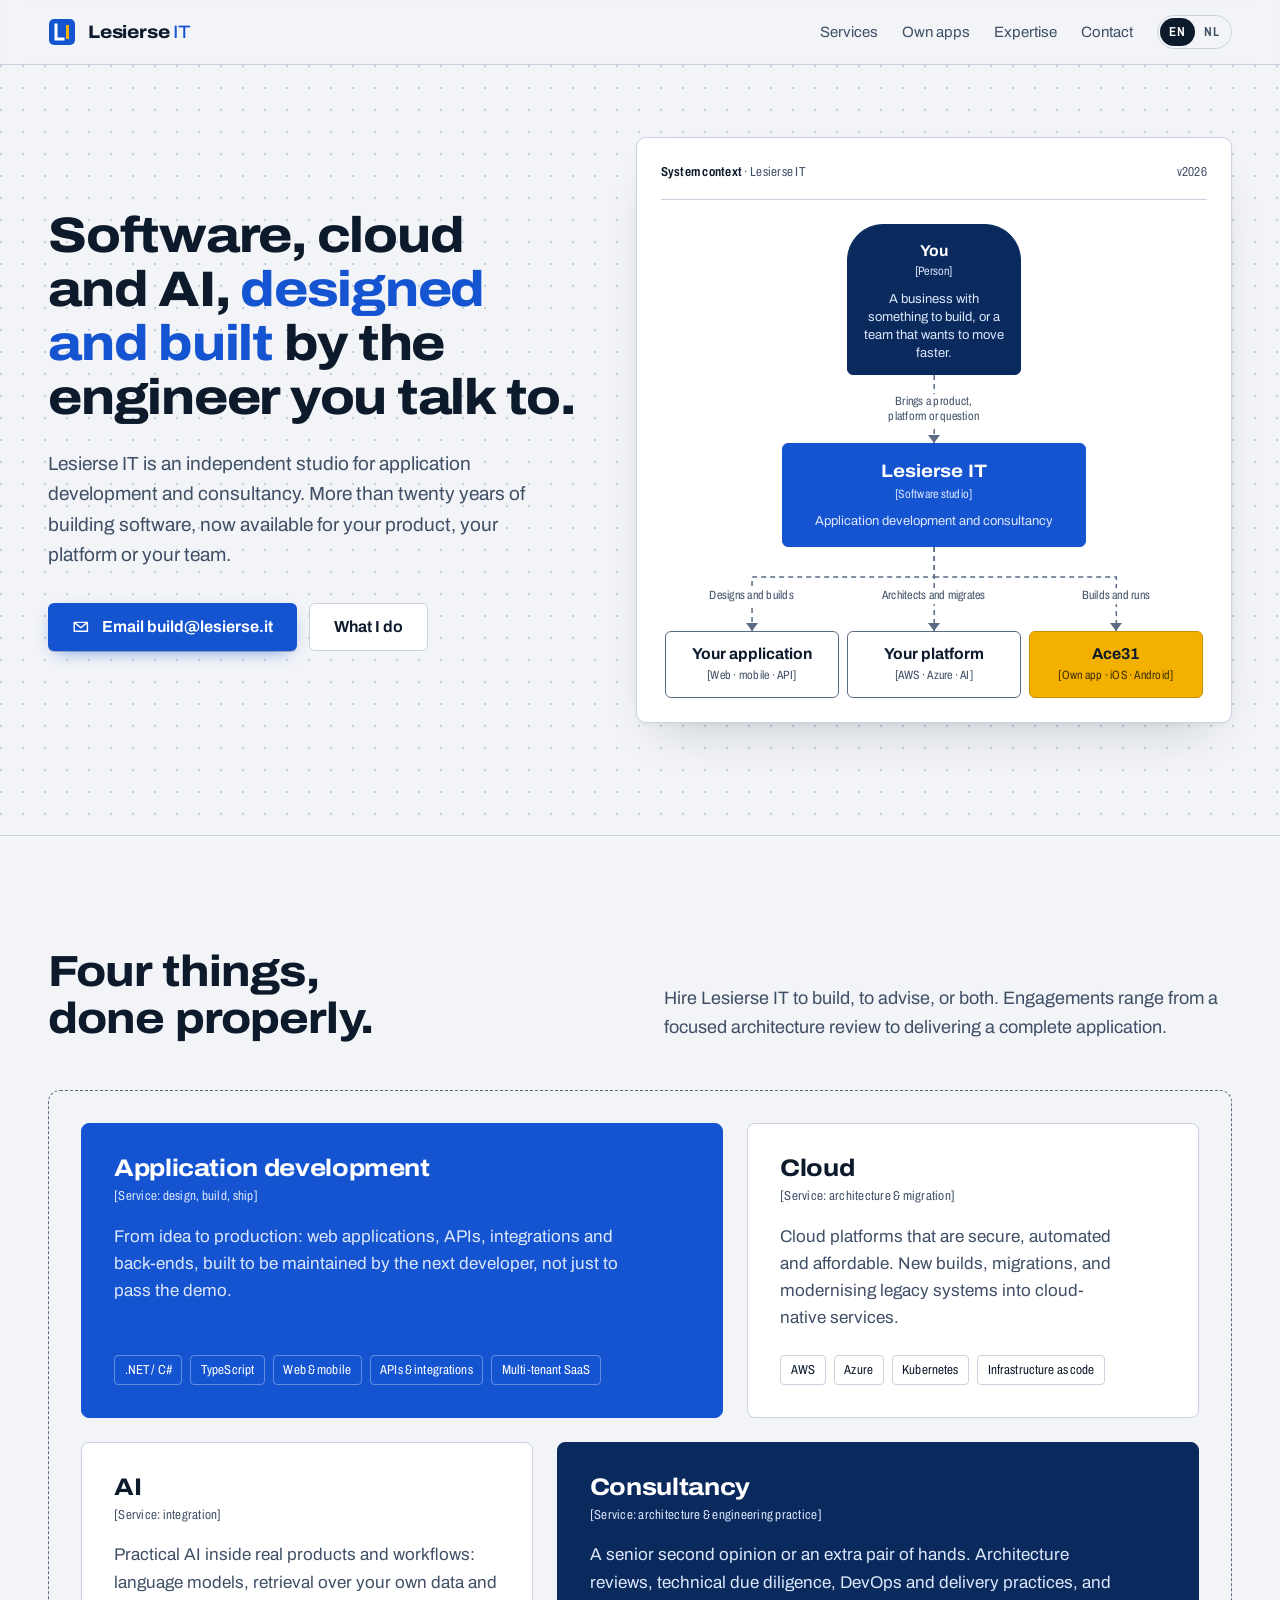
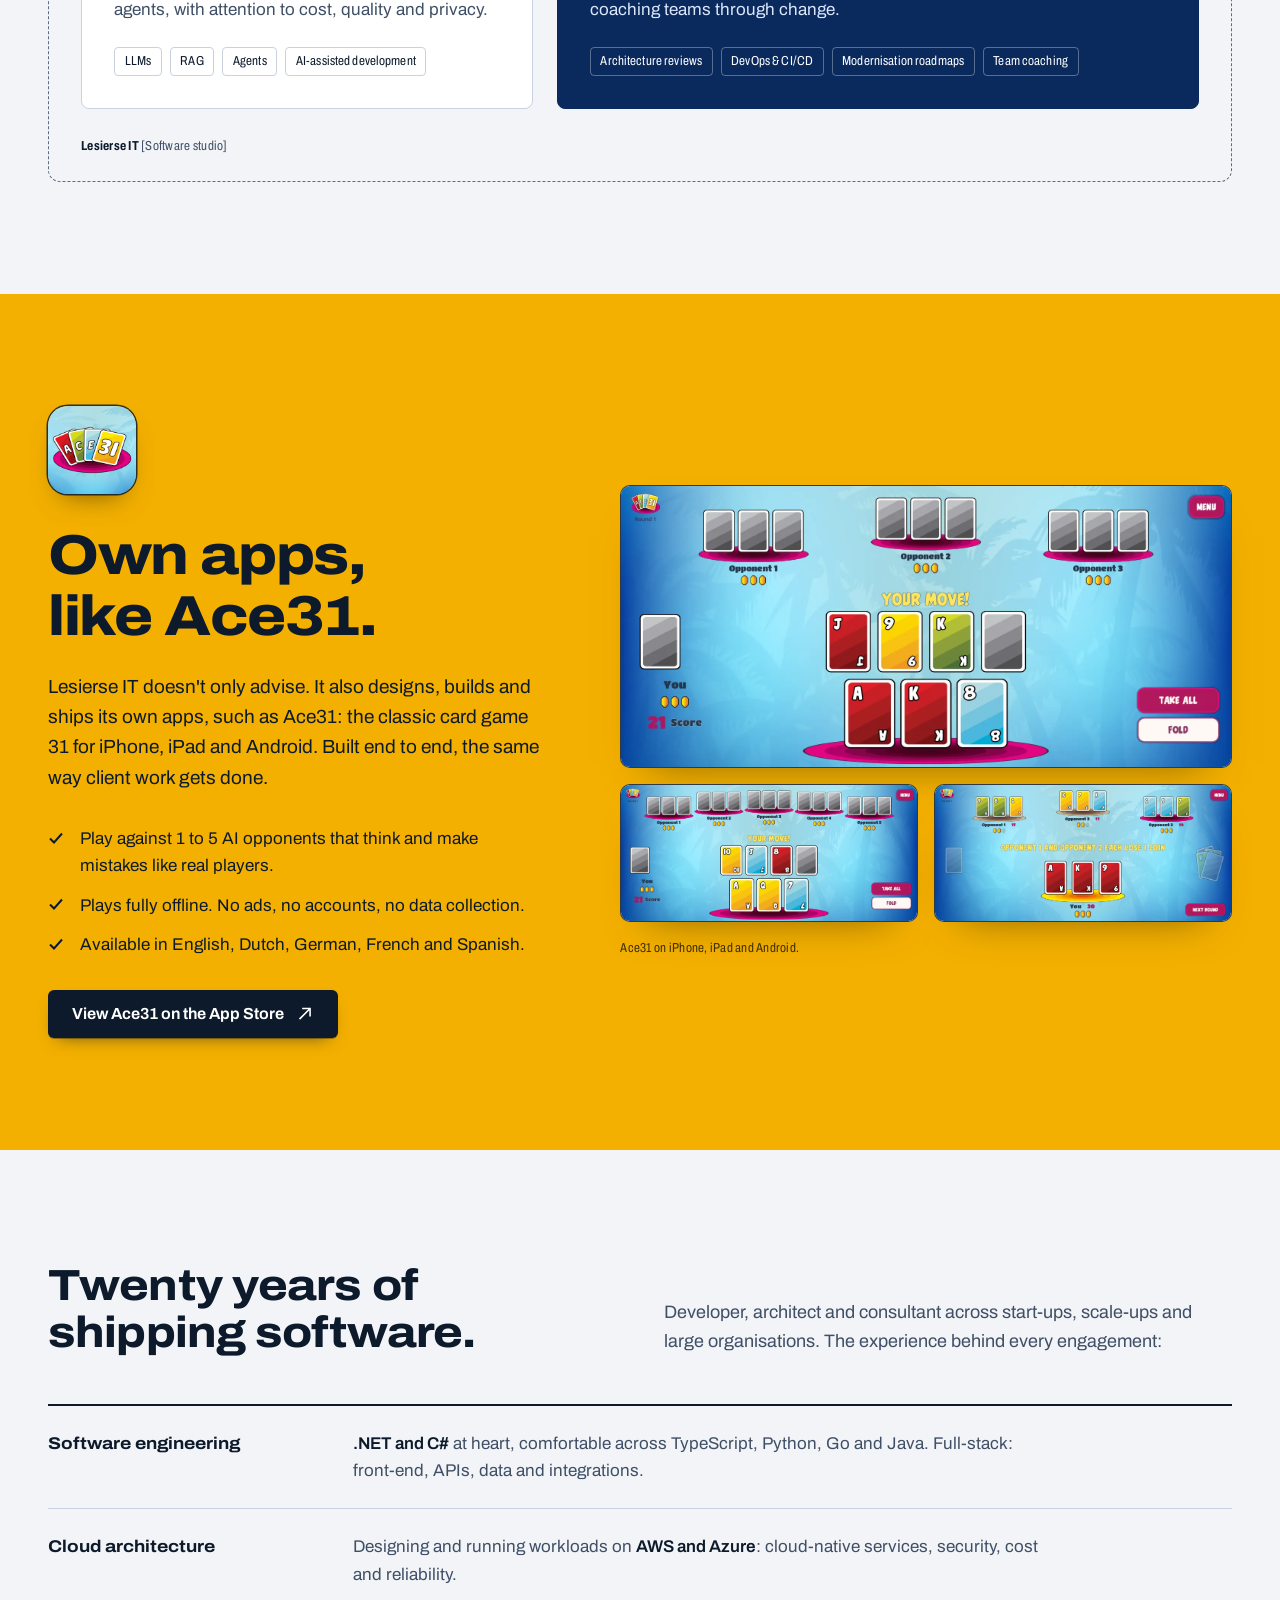
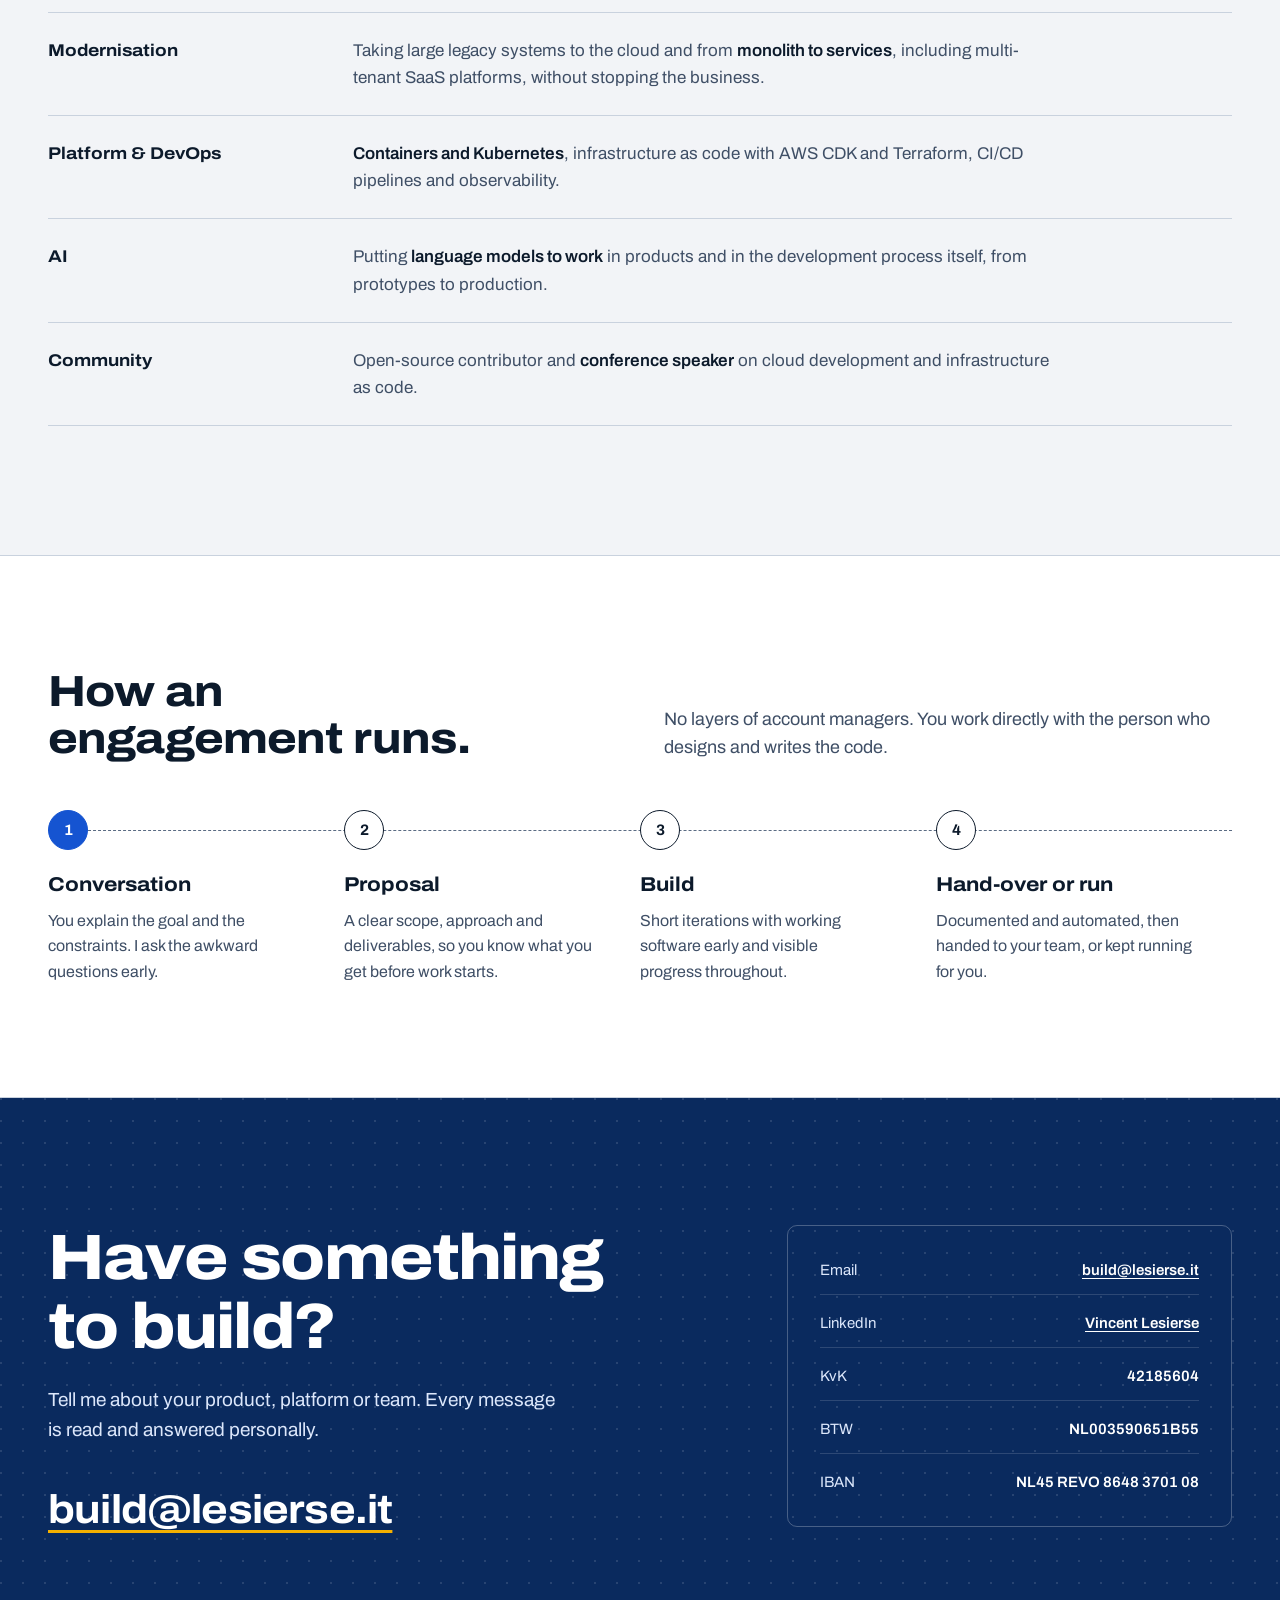
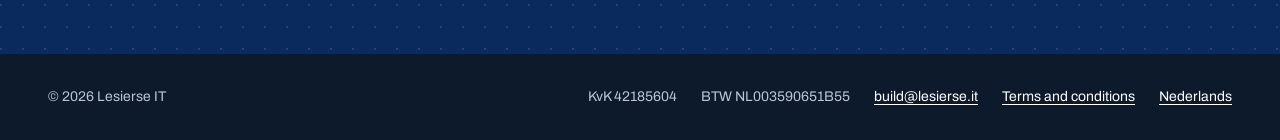
==== commit 720bcf09: "Add IBAN information to contact details in multiple pages" ====
--- a/index.html
+++ b/index.html
@@ -564,6 +564,10 @@
               <dt>BTW</dt>
               <dd>NL003590651B55</dd>
             </div>
+            <div>
+              <dt>IBAN</dt>
+              <dd>NL45 REVO 8648 3701 08</dd>
+            </div>
           </dl>
         </div>
       </section>
